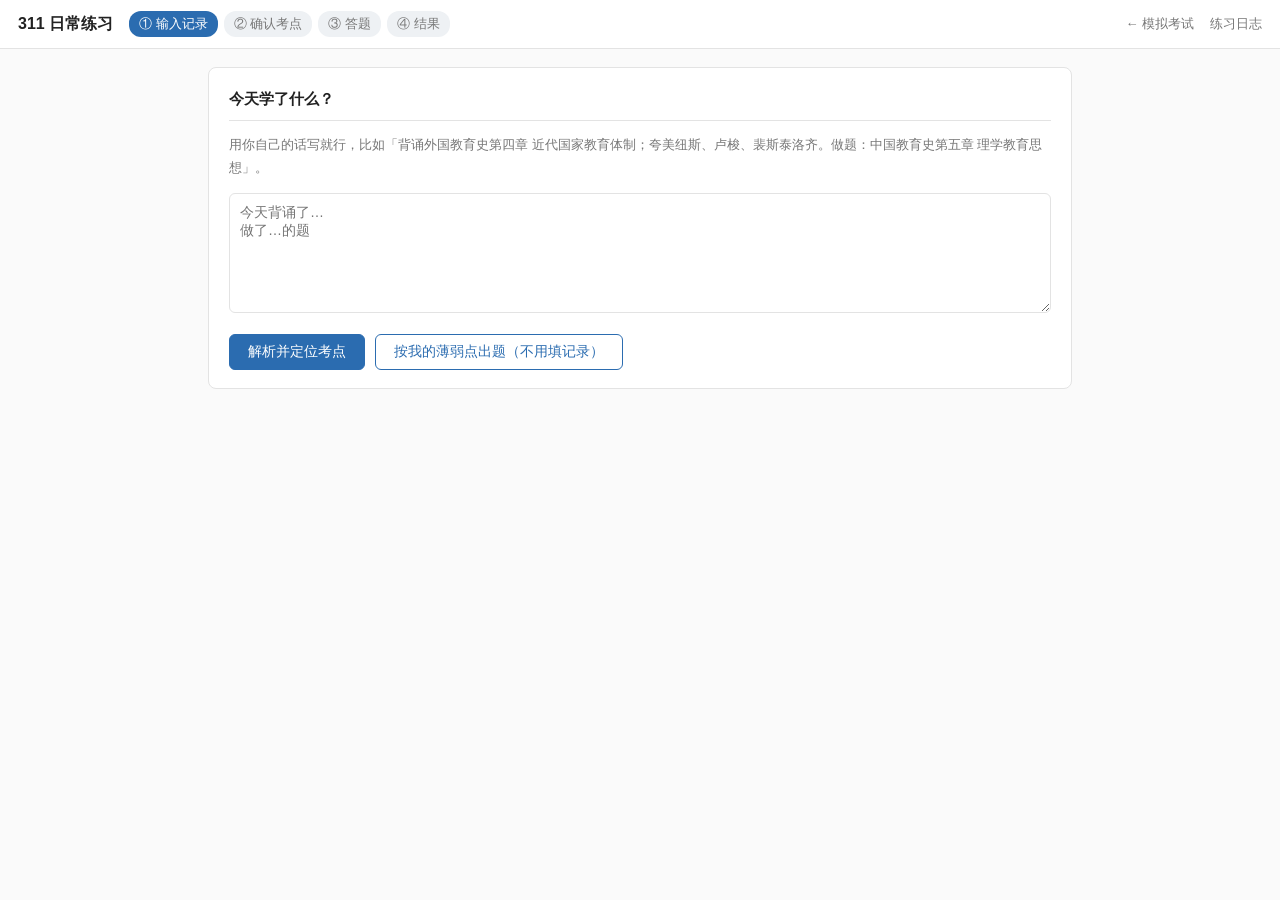
==== app/static/daily.html @ cfa52111 "initial commit: 311 备考系统" ====
<!DOCTYPE html>
<html lang="zh-CN">
<head>
<meta charset="UTF-8">
<meta name="viewport" content="width=device-width, initial-scale=1">
<title>311 日常练习</title>
<style>
  :root { --line:#e3e3e3; --ink:#222; --muted:#777; --accent:#2b6cb0; --ok:#2f855a; --bad:#c53030; --bg:#fafafa; }
  * { box-sizing:border-box; }
  body { margin:0; font-family:-apple-system,"Segoe UI","Microsoft YaHei",sans-serif;
         color:var(--ink); background:var(--bg); line-height:1.75; }
  header { position:sticky; top:0; z-index:9; background:#fff; border-bottom:1px solid var(--line);
           padding:10px 18px; display:flex; align-items:center; gap:16px; flex-wrap:wrap; }
  header h1 { font-size:16px; margin:0; font-weight:600; }
  .steps { display:flex; gap:6px; font-size:13px; }
  .steps span { padding:2px 10px; border-radius:12px; background:#eef1f4; color:var(--muted); }
  .steps span.on { background:var(--accent); color:#fff; }
  main { max-width:900px; margin:0 auto; padding:18px; }
  section { background:#fff; border:1px solid var(--line); border-radius:8px; padding:18px 20px; margin-bottom:16px; }
  section[hidden] { display:none; }
  h2 { font-size:15px; margin:0 0 12px; padding-bottom:8px; border-bottom:1px solid var(--line); }
  textarea { width:100%; min-height:120px; padding:10px; font-size:14px; font-family:inherit;
             border:1px solid var(--line); border-radius:6px; resize:vertical; }
  button { font-size:14px; padding:8px 18px; border-radius:6px; border:1px solid var(--accent);
           background:var(--accent); color:#fff; cursor:pointer; }
  button:disabled { opacity:.5; cursor:not-allowed; }
  button.ghost { background:#fff; color:var(--accent); }
  button.mini { font-size:12px; padding:4px 10px; }
  .row { display:flex; gap:10px; align-items:center; flex-wrap:wrap; margin-top:12px; }
  .muted { color:var(--muted); font-size:13px; }
  .tag { display:inline-block; font-size:12px; padding:1px 7px; border-radius:10px;
         background:#eef3f8; color:var(--accent); margin-left:6px; }
  .tag.ai { background:#fdf3e7; color:#b7791f; }
  .tag.real { background:#e8f5ec; color:var(--ok); }
  .q { padding:14px 0; border-bottom:1px dashed var(--line); }
  .q:last-child { border-bottom:none; }
  .stem { margin-bottom:8px; white-space:pre-wrap; }
  .no { display:inline-block; min-width:30px; font-weight:700; color:var(--accent); }
  label.opt { display:block; padding:5px 0 5px 30px; cursor:pointer; border-radius:4px; }
  label.opt:hover { background:#f2f6fa; }
  .pts { margin-top:10px; padding:10px 12px; background:#fbfbfb; border:1px dashed var(--line); border-radius:6px; }
  .pt { padding:3px 0; font-size:14px; }
  .pt .ev { color:var(--muted); font-size:12px; }
  .card { border:1px solid var(--line); border-radius:6px; padding:10px 12px; margin:8px 0; }
  .card h4 { margin:0 0 6px; font-size:14px; }
  .score { font-size:20px; font-weight:700; }
  .grade { background:#f7fafc; border:1px solid var(--line); border-radius:6px;
           padding:12px; margin-top:10px; white-space:pre-wrap; font-size:14px; }
  .per para, .per p { margin:6px 0; }
  .kp { font-size:13px; color:var(--muted); }
  .extra { background:#fffbea; border-left:3px solid #ecc94b; padding:6px 10px; margin:6px 0; font-size:13px; }
</style>
</head>
<body>
<header>
  <h1>311 日常练习</h1>
  <div class="steps">
    <span id="st1" class="on">① 输入记录</span>
    <span id="st2">② 确认考点</span>
    <span id="st3">③ 答题</span>
    <span id="st4">④ 结果</span>
  </div>
  <div style="flex:1"></div>
  <span class="muted" id="usage"></span>
  <a href="/" class="muted" style="text-decoration:none">← 模拟考试</a>
  <a href="/logs" class="muted" style="text-decoration:none">练习日志</a>
</header>

<main>
  <!-- 步骤 1 -->
  <section id="s1">
    <h2>今天学了什么？</h2>
    <p class="muted">用你自己的话写就行，比如「背诵外国教育史第四章 近代国家教育体制；夸美纽斯、卢梭、裴斯泰洛齐。做题：中国教育史第五章 理学教育思想」。</p>
    <textarea id="log" placeholder="今天背诵了…&#10;做了…的题"></textarea>
    <div class="row">
      <button id="btnParse" onclick="doParse()">解析并定位考点</button>
      <button class="ghost" onclick="doWeakPaper()">按我的薄弱点出题（不用填记录）</button>
      <span class="muted" id="msg1"></span>
    </div>
    <div id="focusBox"></div>
  </section>

  <!-- 步骤 2 -->
  <section id="s2" hidden>
    <h2>确认考点<span class="muted" style="font-weight:400;font-size:13px">（取消勾选不相关的，AI 偶尔会多识别）</span></h2>
    <div id="matches"></div>
    <div id="unmatchedBox"></div>
    <div class="row">
      <button onclick="doGenerate()" id="btnGen">按这些考点出题（20 客观 + 3 主观）</button>
      <button class="ghost" onclick="goStep(1)">返回修改记录</button>
      <span class="muted" id="msg2"></span>
    </div>
  </section>

  <!-- 步骤 3 -->
  <section id="s3" hidden>
    <h2>答题 <span class="muted" id="paperInfo" style="font-weight:400;font-size:13px"></span></h2>
    <div id="paper"></div>
    <div class="row">
      <button onclick="submitAll()" id="btnSubmit">提交并保存</button>
      <button class="ghost" onclick="doGenerate()">再练一组</button>
      <span class="muted" id="msg3"></span>
    </div>
  </section>

  <!-- 步骤 4 -->
  <section id="s4" hidden>
    <h2>结果</h2>
    <div id="result"></div>
    <div class="row">
      <button class="ghost" onclick="loadWeakness()">看薄弱点</button>
      <button class="ghost" onclick="location.reload()">回到开始</button>
    </div>
    <div id="weak"></div>
  </section>
</main>

<script>
let MATCHES = [], PAPER = null, SUBJECTIVE_IDS = [];

const $ = id => document.getElementById(id);

function goStep(n) {
  for (let i = 1; i <= 4; i++) {
    $('s' + i).hidden = (i !== n);
    $('st' + i).classList.toggle('on', i <= n && i === n);
  }
  window.scrollTo({top:0, behavior:'smooth'});
}

async function post(path, body) {
  const r = await fetch(path, {
    method:'POST', headers:{'Content-Type':'application/json'}, body: JSON.stringify(body)
  });
  return await r.json();
}

function showUsage(u, where) {
  if (!u) return;
  const est = (u.prompt_tokens||0)/1e6*1 + (u.completion_tokens||0)/1e6*4;
  $(where).textContent = `tokens ${u.prompt_tokens||0}/${u.completion_tokens||0} ≈ ${est.toFixed(4)} 元`;
}

// ---------- 按薄弱点出题（不需要输入学习记录）
async function doWeakPaper() {
  $('msg1').textContent = '按薄弱点组卷中…（真题优先，不足用 AI 补，可能 30-60 秒）';
  try {
    const r = await post('/api/daily/weak-paper', {});
    if (!r.ok) { $('msg1').textContent = r.error || '失败'; return; }
    PAPER = r.paper;
    renderPaper(r);
    showUsage(r.usage, 'usage');
    const f = r.focus || [];
    $('focusBox').innerHTML = f.length ? `
      <div class="card" style="background:#fffbea;border-left:3px solid #ecc94b">
        <h4>本次聚焦的薄弱考点（命中率最低的 ${f.length} 个）</h4>
        ${f.map(x => `<div class="kp">${Math.round(x.rate*100)}%（${x.hit}/${x.total}） ${x.path}</div>`).join('')}
      </div>` : '';
    $('msg1').textContent = '';
    goStep(3);
  } catch (e) {
    $('msg1').textContent = '出错: ' + e;
  }
}

// ---------- 步骤 1
async function doParse() {
  const text = $('log').value.trim();
  if (!text) { $('msg1').textContent = '请先写点什么'; return; }
  $('btnParse').disabled = true;
  $('msg1').textContent = 'AI 解析中…';
  try {
    const r = await post('/api/daily/parse', { text });
    if (!r.ok) { $('msg1').textContent = '失败: ' + r.error; return; }
    MATCHES = r.matches || [];
    renderMatches(r);
    showUsage(r.usage, 'usage');
    $('msg1').textContent = '';
    goStep(2);
  } catch (e) {
    $('msg1').textContent = '出错: ' + e;
  } finally {
    $('btnParse').disabled = false;
  }
}

function renderMatches(r) {
  $('matches').innerHTML = MATCHES.map((m, i) => `
    <label class="card" style="display:block;cursor:pointer">
      <input type="checkbox" class="mk" data-i="${i}" checked>
      <b>${m.name}</b>
      <span class="tag">置信 ${(m.confidence ?? 0).toFixed(2)}</span>
      <div class="kp">${m.path || ''}</div>
      <div class="kp">依据：${m.reason || ''}</div>
    </label>`).join('') || '<p class="muted">没有识别到考点，请改写记录。</p>';
  const um = r.unmatched || [];
  $('unmatchedBox').innerHTML = um.length
    ? `<p class="muted">未能定位的内容：${um.join('；')}</p>` : '';
}

// ---------- 步骤 2 → 3
async function doGenerate() {
  const ids = [...document.querySelectorAll('.mk:checked')].map(c => MATCHES[+c.dataset.i].id);
  if (!ids.length) { $('msg2').textContent = '至少勾选一个考点'; return; }
  $('btnGen').disabled = true;
  $('msg2').textContent = '出题中（真题优先，不足用 AI 补）… 可能要 30-60 秒';
  try {
    const r = await post('/api/daily/generate', { point_ids: ids });
    if (!r.ok) { $('msg2').textContent = '失败: ' + r.error; return; }
    PAPER = r.paper;
    renderPaper(r);
    showUsage(r.usage, 'usage');
    $('msg2').textContent = '';
    goStep(3);
  } catch (e) {
    $('msg2').textContent = '出错: ' + e;
  } finally {
    $('btnGen').disabled = false;
  }
}

function normSingle(q, srcTag) {
  const opts = typeof q.options === 'string' ? JSON.parse(q.options || '{}') : (q.options || {});
  return { id:q.id, stem:q.stem, options:opts, tag:srcTag,
           number:q.number || '', outline:q.outline_id };
}
function normSubj(q, srcTag) {
  return { id:q.id, qtype:q.qtype, stem:q.stem, tag:srcTag,
           full_score:(q.extra && JSON.parse(q.extra||'{}').full_score) || q.full_score || 15,
           points:q.points || [], outline:q.outline_id };
}

function renderPaper(r) {
  const real = r.paper.real, gen = r.paper.generated || {single:[],subjective:[]};
  const singles = [...(real.single||[]).map(q => normSingle(q,'真题')),
                   ...((gen.single)||[]).map(q => normSingle(q,'AI生成'))];
  const subs = [...(real.subjective||[]).map(q => normSubj(q,'真题')),
                ...((gen.subjective)||[]).map(q => normSubj(q,'AI生成'))];
  SUBJECTIVE_IDS = subs.map(s => s.id);

  $('paperInfo').textContent =
    `客观 ${singles.length} 道 ｜ 主观 ${subs.length} 道 ｜ 其中真题 ${r.real_count} 道，AI 生成 ${r.generated_count} 道`;

  const typeName = {analysis:'辨析', short:'简答', essay:'分析论述'};
  $('paper').innerHTML = `
    <h3 style="font-size:14px;margin:6px 0 10px">一、单项选择题</h3>
    ${singles.map((q,i) => `
      <div class="q">
        <div class="stem"><span class="no">${i+1}.</span>${q.stem}
          <span class="tag ${q.tag==='真题'?'real':'ai'}">${q.tag}</span></div>
        ${Object.entries(q.options).map(([k,v]) =>
          `<label class="opt"><input type="radio" name="sq${q.id}" value="${k}"><b>${k}.</b> ${v}</label>`).join('')}
      </div>`).join('') || '<p class="muted">（本次没有客观题）</p>'}

    <h3 style="font-size:14px;margin:22px 0 10px">二、主观题（在纸上作答）</h3>
    ${subs.map((q,i) => `
      <div class="q" id="sub-${q.id}">
        <div class="stem"><span class="no">${i+1}.</span>${q.stem}
          <span class="tag">${typeName[q.qtype]||q.qtype} · ${q.full_score}分</span>
          <span class="tag ${q.tag==='真题'?'real':'ai'}">${q.tag}</span></div>
        <div class="row" style="margin:6px 0">
          <button class="ghost mini" onclick="togglePts(${q.id}, this)">展开/收起采分点自评</button>
          <button class="ghost mini" onclick="aiGrade(${q.id})">AI 批改（用下方文本）</button>
          <button class="ghost mini" onclick="document.getElementById('file-${q.id}').click()">上传手写照片批改</button>
          <input type="file" id="file-${q.id}" accept="image/*" hidden onchange="onPick(${q.id}, this)">
        </div>
        <div class="pts" id="pts-${q.id}" hidden>
          <div class="muted" style="margin-bottom:6px">勾选你实际答到的采分点：</div>
          ${(q.points||[]).map(p => `
            <label class="pt"><input type="checkbox" data-q="${q.id}" value="${p.seq}">
              <b>${p.seq}.</b> ${p.claim}
              <span class="ev">｜${(p.evidence||'').slice(0,70)}</span></label>`).join('')}
        </div>
        <textarea id="ans-${q.id}" placeholder="（可选）把你的作答文本敲进来，或把照片交给 AI 批改。用 AI 批改时必须填这里。" style="min-height:70px;margin-top:8px"></textarea>
        <div class="grade" id="grade-${q.id}" hidden></div>
      </div>`).join('') || '<p class="muted">（本次没有主观题）</p>'}`;
}

function togglePts(id, btn) {
  const box = $('pts-' + id);
  box.hidden = !box.hidden;
  btn.textContent = box.hidden ? '展开/收起采分点自评' : '收起采分点';
}

// ---------- 手写照片：压缩后交多模态批改
function compressImage(file, maxW = 1600, quality = 0.85) {
  return new Promise((resolve, reject) => {
    const img = new Image();
    img.onload = () => {
      const scale = Math.min(1, maxW / img.width);
      const cv = document.createElement('canvas');
      cv.width = Math.round(img.width * scale);
      cv.height = Math.round(img.height * scale);
      cv.getContext('2d').drawImage(img, 0, 0, cv.width, cv.height);
      resolve(cv.toDataURL('image/jpeg', quality));
    };
    img.onerror = reject;
    img.src = URL.createObjectURL(file);
  });
}

async function onPick(qid, input) {
  const f = input.files && input.files[0];
  if (!f) return;
  const box = $('grade-' + qid);
  box.hidden = false;
  box.textContent = '压缩图片…';
  try {
    const dataUrl = await compressImage(f);
    box.textContent = `图片 ${Math.round(dataUrl.length/1024)} KB，AI 识别并批改中（约 15–30 秒）…`;
    await aiGrade(qid, dataUrl);
  } catch (e) {
    box.textContent = '图片处理失败: ' + e;
  } finally {
    input.value = '';
  }
}

// ---------- AI 批改单题（文本或图片）
async function aiGrade(qid, imageData) {
  const box = $('grade-' + qid);
  const text = ($('ans-' + qid).value || '').trim();
  if (!imageData && !text) {
    box.hidden = false;
    box.textContent = '请先把答案文本填入下面的框，或点「📷 上传手写照片批改」。';
    return;
  }
  box.hidden = false;
  box.textContent = imageData ? 'AI 识别并批改中（约 15–30 秒）…' : 'AI 批改中（思考模式，约 10–20 秒）…';
  try {
    const body = { question_id: qid };
    if (imageData) body.image = imageData; else body.student_text = text;
    const r = await post('/api/daily/grade', body);
    if (!r.ok) { box.textContent = '失败: ' + r.error; return; }
    const d = r.result;
    showUsage(r.usage, 'usage');
    box.innerHTML = `
      ${d.recognized ? `<details open><summary>我识别到的手写内容（如有误请指出）</summary>
        <div class="card">${d.recognized}${d.recognize_note ? `<div class="kp">识别存疑：${d.recognize_note}</div>` : ''}</div></details>` : ''}
      <div class="score">${d.score} / ${d.full_score}</div>
      <p><b>一句话总评：</b>${d.one_line || ''}</p>
      <p><b>命中采分点：</b>${(d.hit_seqs||[]).join('、') || '无'} ｜
         <b>漏掉：</b>${(d.miss_seqs||[]).join('、') || '无'} ｜
         <b>错因：</b>${d.cause || '—'}</p>
      ${(d.extra_credit||[]).map(x => `<div class="extra">言之有理加分项：${x.text}（建议 ${x.suggest_score} 分）</div>`).join('')}
      <details><summary>逐段批注</summary>
        ${(d.per_paragraph||[]).map(p => `<div class="card"><div>${p.text}</div>
           <div class="kp">${p.mark} ${p.comment||''}</div></div>`).join('')}
      </details>
      <details><summary>标准采分点</summary>
        ${(d.standard_points||[]).map(p => `<div class="kp">${p.seq}. ${p.claim}（${p.score}分）</div>`).join('')}
      </details>
      <details><summary>优化版作答</summary><div>${d.optimized||''}</div></details>`;
    (d.hit_seqs||[]).forEach(seq => {
      const cb = document.querySelector(`#pts-${qid} input[value="${seq}"]`);
      if (cb) cb.checked = true;
    });
    $('pts-' + qid).hidden = false;
  } catch (e) {
    box.textContent = '出错: ' + e;
  }
}

// ---------- 提交
async function submitAll() {
  const single = [];
  document.querySelectorAll('#paper input[type=radio]:checked').forEach(i => {
    single.push({ id: parseInt(i.name.slice(2)), answer: i.value });
  });
  const map = {};
  document.querySelectorAll('#paper .pt input:checked').forEach(i => {
    const q = parseInt(i.dataset.q);
    (map[q] = map[q] || []).push(parseInt(i.value));
  });
  const subjective = Object.entries(map).map(([id, hits]) => ({ id: parseInt(id), hits }));

  $('btnSubmit').disabled = true;
  $('msg3').textContent = '保存中…';
  try {
    const r = await post('/api/save', {
      single, subjective, date: new Date().toISOString().slice(0,10),
      mode: '日常练习',
      note: `考点 ${MATCHES.filter((_,i)=>document.querySelector('.mk[data-i="'+i+'"]')?.checked).length} 个`
    });
    if (!r.ok) { $('msg3').textContent = '失败'; return; }
    const s = r.saved;
    $('result').innerHTML = `
      <p class="score">客观题：${s.single_score} / ${s.single * 2} 分
        <span class="muted" style="font-size:13px;font-weight:400">（答对 ${s.single_right}/${s.single}）</span></p>
      <p class="muted">主观自评 ${s.subjective} 题 ｜ 记录采分点命中 ${s.point_hits} 个 ｜ 日期 ${r.date}</p>
      <p class="muted">主观题若已用 AI 批改，结果不入命中率统计（避免 AI 情绪分污染薄弱点）。</p>`;
    $('msg3').textContent = '';
    goStep(4);
  } catch (e) {
    $('msg3').textContent = '出错: ' + e;
  } finally {
    $('btnSubmit').disabled = false;
  }
}

async function loadWeakness() {
  const r = await fetch('/api/weakness');
  const j = await r.json();
  const box = $('weak');
  if (!j.items || !j.items.length) {
    box.innerHTML = '<p class="muted">还没有数据——先做一组练习并提交。</p>';
  } else {
    const s = j.summary || {};
    box.innerHTML = `<h3 style="font-size:14px;margin:16px 0 8px">薄弱考点（命中率升序）</h3>
      <p class="muted">共 ${s.nodes||0} 个考点有数据，命中率低于 60% 的 ${s.weak_nodes||0} 个</p>
      <table style="width:100%;border-collapse:collapse;font-size:13px">
      <tr><th style="text-align:left">考点</th><th>命中/总</th><th>命中率</th></tr>
      ${j.items.map(i => `<tr><td style="border-bottom:1px solid #eee;padding:4px 6px" title="${i.path}">${i.name}</td>
        <td style="text-align:center">${i.hit_n}/${i.total_n}</td>
        <td style="text-align:center;${i.rate<0.6?'color:#c53030;font-weight:700':''}">${(i.rate*100).toFixed(0)}%</td></tr>`).join('')}
      </table>`;
  }
  box.style.display = 'block';
  box.scrollIntoView({ behavior: 'smooth', block: 'start' });
}
</script>
</body>
</html>
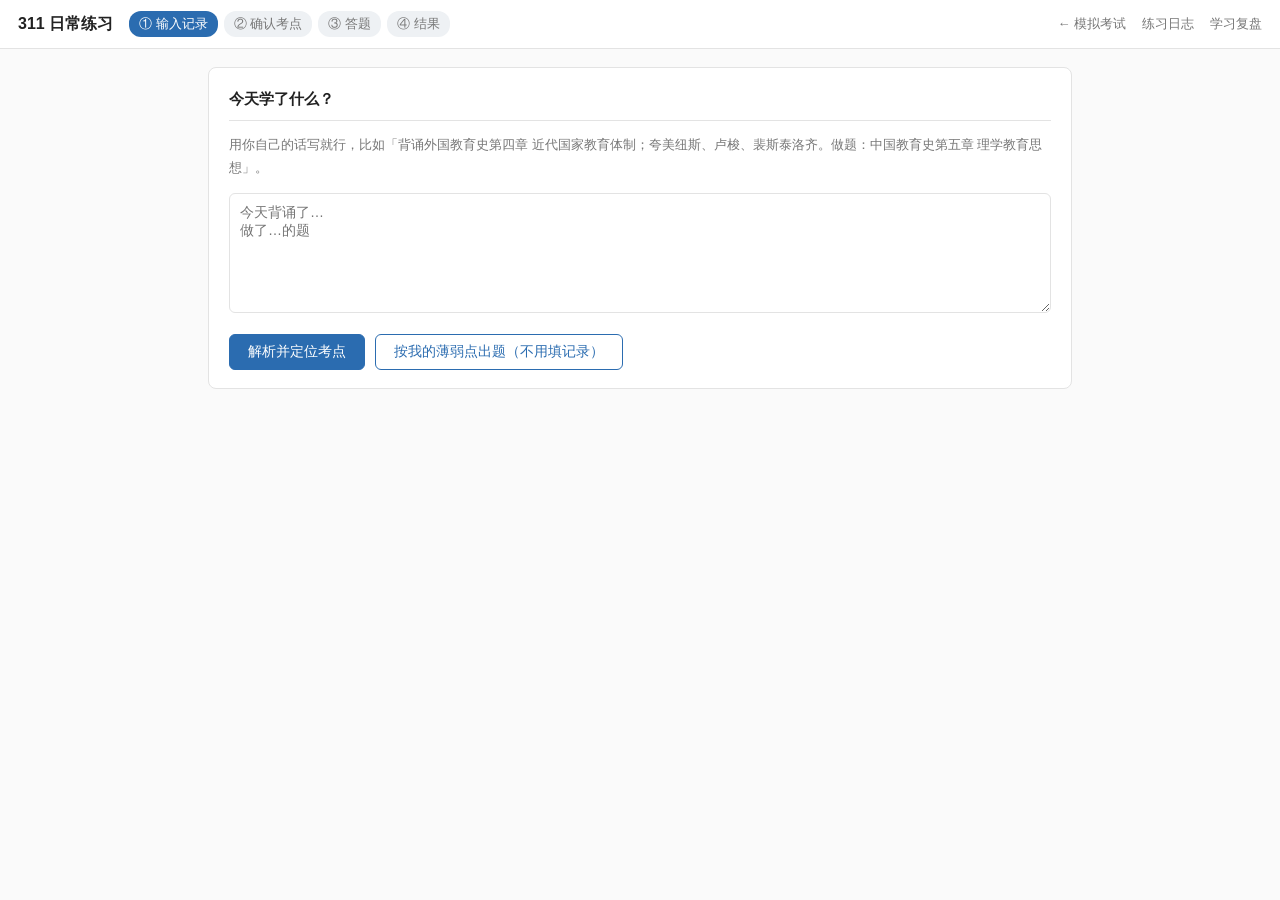
==== commit 26cb65d6: "feat: 随包提供题库数据，clone 即能用（不再只有骨架） 此前仓库只有代码与大纲骨架，clone 下来没有任何题目、不具备使用价值。本次把真实题库随包提供，并同步主项目这一轮的改进。  数据（" ====
--- a/app/static/daily.html
+++ b/app/static/daily.html
@@ -49,6 +49,13 @@
   .per para, .per p { margin:6px 0; }
   .kp { font-size:13px; color:var(--muted); }
   .extra { background:#fffbea; border-left:3px solid #ecc94b; padding:6px 10px; margin:6px 0; font-size:13px; }
+  /* 客观题答案 + 解析（默认隐藏，提交/点按钮后才显示） */
+  details.qans { margin-top:8px; }
+  details.qans[hidden] { display:none; }
+  details.qans summary { cursor:pointer; font-size:13px; color:var(--accent); }
+  details.qans .explain { margin-top:6px; padding:10px 12px; background:#f7fafc;
+    border-left:3px solid var(--accent); border-radius:4px; font-size:13.5px;
+    white-space:pre-wrap; line-height:1.75; }
 </style>
 </head>
 <body>
@@ -64,6 +71,7 @@
   <span class="muted" id="usage"></span>
   <a href="/" class="muted" style="text-decoration:none">← 模拟考试</a>
   <a href="/logs" class="muted" style="text-decoration:none">练习日志</a>
+  <a href="/reports" class="muted" style="text-decoration:none">学习复盘</a>
 </header>
 
 <main>
@@ -98,6 +106,7 @@
     <div id="paper"></div>
     <div class="row">
       <button onclick="submitAll()" id="btnSubmit">提交并保存</button>
+      <button class="ghost" onclick="toggleDailyAnswers()" id="btnDailyAnswers">显示答案解析</button>
       <button class="ghost" onclick="doGenerate()">再练一组</button>
       <span class="muted" id="msg3"></span>
     </div>
@@ -116,7 +125,7 @@
 </main>
 
 <script>
-let MATCHES = [], PAPER = null, SUBJECTIVE_IDS = [];
+let MATCHES = [], PAPER = null, SUBJECTIVE_IDS = [], SESSION_ID = null;
 
 const $ = id => document.getElementById(id);
 
@@ -230,6 +239,26 @@
            points:q.points || [], outline:q.outline_id };
 }
 
+// 客观题答案 + 解析：默认隐藏，提交/点按钮后才显示（数据在 questions.extra.explain）
+function dailyExplain(q) {
+  try { return (JSON.parse(q.extra || '{}').explain) || ''; } catch (e) { return ''; }
+}
+function dailyAnswerHtml(q) {
+  const ex = dailyExplain(q);
+  if (!ex) return '';
+  return `<details class="qans" hidden>
+      <summary>正确答案 <b>${q.answer || '—'}</b> ｜ 看解析</summary>
+      <div class="explain"><b>答案：${q.answer || '—'}</b>${ex.replace(/</g,'&lt;')}</div>
+    </details>`;
+}
+function toggleDailyAnswers() {
+  const all = [...document.querySelectorAll('#paper details.qans')];
+  const show = all.some(d => d.hidden);
+  all.forEach(d => { d.hidden = !show; d.open = show; });
+  const btn = document.getElementById('btnDailyAnswers');
+  if (btn) btn.textContent = show ? '收起答案解析' : '显示答案解析';
+}
+
 function renderPaper(r) {
   const real = r.paper.real, gen = r.paper.generated || {single:[],subjective:[]};
   const singles = [...(real.single||[]).map(q => normSingle(q,'真题')),
@@ -250,6 +279,7 @@
           <span class="tag ${q.tag==='真题'?'real':'ai'}">${q.tag}</span></div>
         ${Object.entries(q.options).map(([k,v]) =>
           `<label class="opt"><input type="radio" name="sq${q.id}" value="${k}"><b>${k}.</b> ${v}</label>`).join('')}
+        ${dailyAnswerHtml(q)}
       </div>`).join('') || '<p class="muted">（本次没有客观题）</p>'}
 
     <h3 style="font-size:14px;margin:22px 0 10px">二、主观题（在纸上作答）</h3>
@@ -273,7 +303,19 @@
         </div>
         <textarea id="ans-${q.id}" placeholder="（可选）把你的作答文本敲进来，或把照片交给 AI 批改。用 AI 批改时必须填这里。" style="min-height:70px;margin-top:8px"></textarea>
         <div class="grade" id="grade-${q.id}" hidden></div>
+        ${dailySubjAnswerHtml(q)}
       </div>`).join('') || '<p class="muted">（本次没有主观题）</p>'}`;
+}
+
+// 主观题参考答案（同样默认隐藏）
+function dailySubjAnswerHtml(q) {
+  let txt = '';
+  try { txt = (JSON.parse(q.extra || '{}').answer_text) || ''; } catch (e) { txt = ''; }
+  if (!txt) return '';
+  return `<details class="qans" hidden>
+      <summary>参考答案（做完再对照）</summary>
+      <div class="explain">${txt.replace(/</g,'&lt;')}</div>
+    </details>`;
 }
 
 function togglePts(id, btn) {
@@ -388,13 +430,39 @@
       <p class="score">客观题：${s.single_score} / ${s.single * 2} 分
         <span class="muted" style="font-size:13px;font-weight:400">（答对 ${s.single_right}/${s.single}）</span></p>
       <p class="muted">主观自评 ${s.subjective} 题 ｜ 记录采分点命中 ${s.point_hits} 个 ｜ 日期 ${r.date}</p>
-      <p class="muted">主观题若已用 AI 批改，结果不入命中率统计（避免 AI 情绪分污染薄弱点）。</p>`;
+      <p class="muted">主观题若已用 AI 批改，结果不入命中率统计（避免 AI 情绪分污染薄弱点）。</p>
+      <div class="row">
+        <button onclick="genReview()" id="btnReview">生成 AI 学习复盘</button>
+        <span class="muted" id="msgReview">让 AI 基于本次作答 + 历史记录出一份报告</span>
+      </div>`;
+    SESSION_ID = s.session_id || null;
     $('msg3').textContent = '';
     goStep(4);
+    // 提交后自动放出客观题解析与主观题参考答案
+    document.querySelectorAll('#paper details.qans').forEach(d => { d.hidden = false; });
   } catch (e) {
     $('msg3').textContent = '出错: ' + e;
   } finally {
     $('btnSubmit').disabled = false;
+  }
+}
+
+async function genReview() {
+  if (!SESSION_ID) {
+    $('msgReview').textContent = '这次没有拿到练习记录 id（保存时可能出错了），去「学习复盘」页手动生成。';
+    return;
+  }
+  $('btnReview').disabled = true;
+  $('msgReview').textContent = 'AI 分析中…（约 10–20 秒）';
+  try {
+    const r = await post('/api/review/generate', { session_id: SESSION_ID });
+    if (!r.ok) { $('msgReview').textContent = '失败: ' + r.error; return; }
+    showUsage(r.usage, 'usage');
+    $('msgReview').innerHTML = '报告已生成 → <a href="/reports">去「学习复盘」看</a>';
+  } catch (e) {
+    $('msgReview').textContent = '出错: ' + e;
+  } finally {
+    $('btnReview').disabled = false;
   }
 }
 
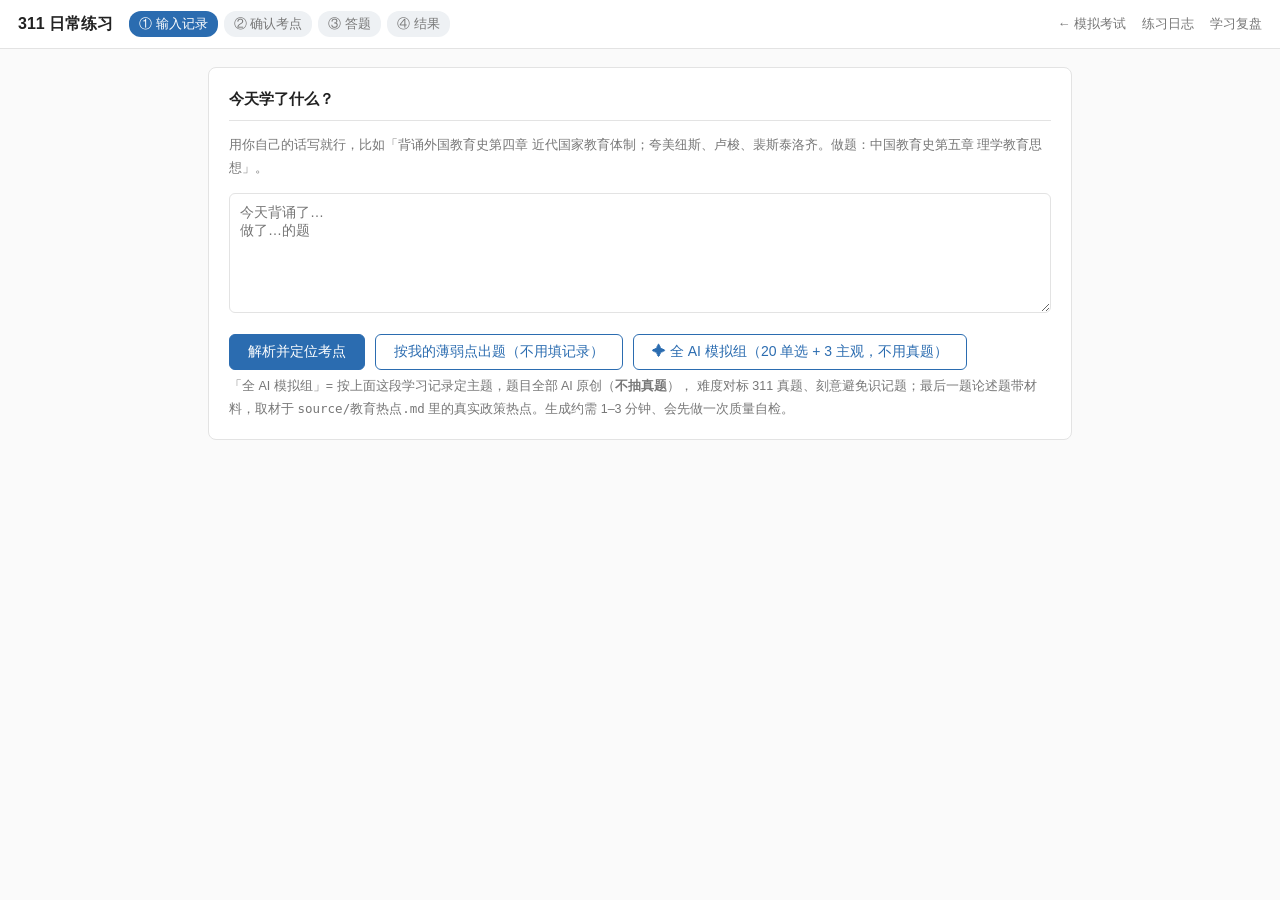
==== commit b1544505: "feat: 日常练习新增「全 AI 模拟组」——全 AI 原创题 + 真实教育热点材料论述题 按 311 配比一次生成 20 单选 + 辨析/简答/论述各 1，主题由当天学习记录决定： - 全部 AI" ====
--- a/app/static/daily.html
+++ b/app/static/daily.html
@@ -83,8 +83,17 @@
     <div class="row">
       <button id="btnParse" onclick="doParse()">解析并定位考点</button>
       <button class="ghost" onclick="doWeakPaper()">按我的薄弱点出题（不用填记录）</button>
+      <button class="ghost" onclick="doAiSet()" id="btnAiSet"
+        title="全部由 AI 原创、刻意不用真题；最后一题论述题会带一段真实教育政策材料">
+        ✦ 全 AI 模拟组（20 单选 + 3 主观，不用真题）</button>
       <span class="muted" id="msg1"></span>
     </div>
+    <p class="muted" style="margin:6px 0 0;font-size:12.5px">
+      「全 AI 模拟组」= 按上面这段学习记录定主题，题目全部 AI 原创（<b>不抽真题</b>），
+      难度对标 311 真题、刻意避免识记题；最后一题论述题带材料，取材于
+      <code>source/教育热点.md</code> 里的真实政策热点。生成约需 1–3 分钟、会先做一次质量自检。
+    </p>
+    <div id="aiSetReport"></div>
     <div id="focusBox"></div>
   </section>
 
@@ -148,6 +157,67 @@
   if (!u) return;
   const est = (u.prompt_tokens||0)/1e6*1 + (u.completion_tokens||0)/1e6*4;
   $(where).textContent = `tokens ${u.prompt_tokens||0}/${u.completion_tokens||0} ≈ ${est.toFixed(4)} 元`;
+}
+
+// ---------- 全 AI 模拟组（刻意不用真题；论述题取材真实政策热点）
+async function doAiSet() {
+  const text = $('log').value.trim();
+  if (!text) { $('msg1').textContent = '先在上面写今天学了什么（这决定本组题的主题）'; return; }
+  $('btnAiSet').disabled = true;
+  $('aiSetReport').innerHTML = '';
+  $('msg1').textContent = '生成中：先定位考点 → 出 20 单选 + 3 主观 → 质量自检（约 1–3 分钟，请勿关页面）…';
+  try {
+    const r = await post('/api/daily/ai-set', { user_text: text });
+    if (!r.ok) { $('msg1').textContent = '失败：' + (r.error || '未知'); return; }
+    PAPER = r.paper;
+    renderPaper(r);
+    showUsage(r.usage, 'usage');
+    $('focusBox').innerHTML = `
+      <div class="card" style="background:#f3f7fb;border-left:3px solid var(--accent)">
+        <h4>本组主题（由你的学习记录定位）</h4>
+        ${(r.focus || []).map(f => `<div class="kp">${f.path}</div>`).join('')}
+      </div>`;
+    renderAiReport(r.report);
+    $('msg1').textContent = '';
+    goStep(3);
+  } catch (e) {
+    $('msg1').textContent = '出错：' + e;
+  } finally {
+    $('btnAiSet').disabled = false;
+  }
+}
+
+function renderAiReport(rep) {
+  if (!rep) return;
+  const okAll = rep.final_ok;
+  const cls = okAll ? 'var(--ok)' : '#b7791f';
+  const issueRows = (rep.program_issues || []).map(i =>
+    `<li>[${i.type}] ${i.target}：${i.detail}</li>`).join('');
+  const rounds = (rep.retry_history || []).map(h =>
+    `<li>第 ${h.attempt} 轮：AI 判定 pass=${h.ai_pass}、需重出=${h.ai_must_retry}，共 ${h.issue_n} 个问题
+      ${h.issues && h.issues.length ? '<div class="kp">' + h.issues.join('<br>') + '</div>' : ''}</li>`).join('');
+  $('aiSetReport').innerHTML = `
+    <div class="card" style="border-left:3px solid ${cls};margin-top:12px">
+      <h4>成组质量自检
+        <span class="tag" style="background:${okAll ? '#e8f5ec' : '#fdf3e7'};color:${cls}">
+          ${okAll ? '通过' : '仍有待改进项'}</span>
+        <span class="tag">重出 ${rep.attempts || 1} 轮</span>
+      </h4>
+      <div class="kp">
+        单选 ${rep.single_n} 道（答案分布 ${Object.entries(rep.answer_dist || {}).map(([k, v]) => k + ':' + v).join(' ')}
+        ｜最高占比 ${Math.round((rep.answer_top_share || 0) * 100)}%）
+        <br>认知层次：${Object.entries(rep.cognitive || {}).map(([k, v]) => k + ' ' + v).join(' · ')}
+        <br>主观题采分点：${(rep.points_per_subjective || []).join(' / ')} 个
+        ｜论述题带材料：${rep.essay_has_material ? '是' : '否'}
+        <br>论述题取材：${(rep.topics_used || []).map(t => t.title).join('；') || '（热点清单为空）'}
+      </div>
+      ${issueRows ? `<details><summary>程序层发现的问题（${(rep.program_issues || []).length} 项）</summary><ul>${issueRows}</ul></details>` : ''}
+      ${rounds ? `<details><summary>生成与重出记录</summary><ul>${rounds}</ul></details>` : ''}
+      ${rep.ai_check && rep.ai_check.comment ? `<div class="kp">AI 审核意见：${rep.ai_check.comment}</div>` : ''}
+      <div class="muted" style="font-size:12px;margin-top:6px">
+        这套题全部是 AI 原创、不是真题；难度与风格按 311 真题对标，但仍建议你自己判断质量。
+      </div>
+    </div>`;
 }
 
 // ---------- 按薄弱点出题（不需要输入学习记录）
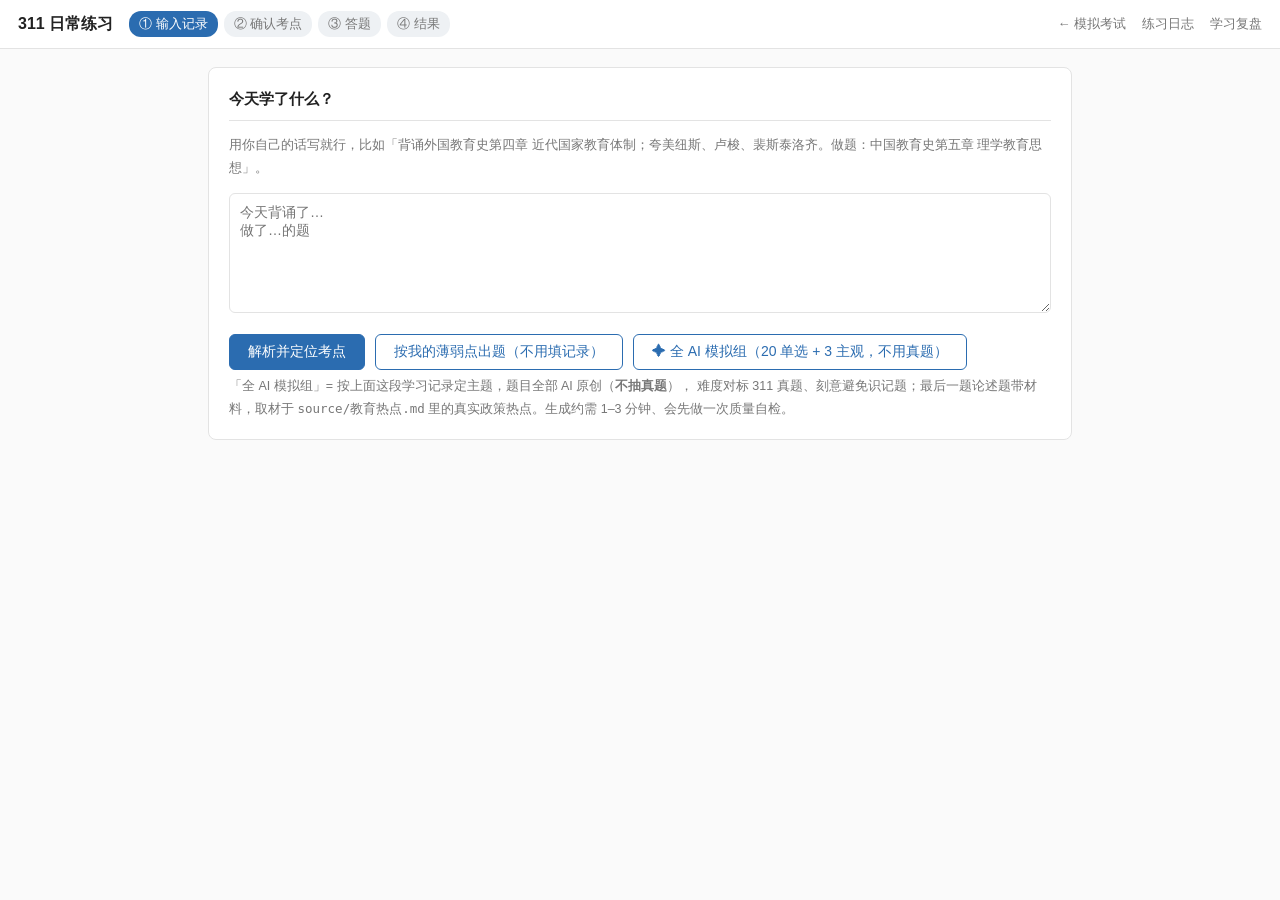
==== commit 89a8d83a: "feat: 练习日志按天分组 + 题目级明细（含与学习复盘的联动） - /logs 改为**按天分组**：展开某一天可看到当天做过的每一道题——题干、我的作答、   批改情况（客观题对错与正确答案 +" ====
--- a/app/static/daily.html
+++ b/app/static/daily.html
@@ -56,6 +56,11 @@
   details.qans .explain { margin-top:6px; padding:10px 12px; background:#f7fafc;
     border-left:3px solid var(--accent); border-radius:4px; font-size:13.5px;
     white-space:pre-wrap; line-height:1.75; }
+  /* 辨析题的「判断正误」独立维度展示 */
+  .judge { margin:6px 0; padding:8px 12px; border-radius:4px; font-size:13.5px;
+           border-left:3px solid var(--muted); background:#fafafa; }
+  .judge.ok { border-left-color:#2f855a; background:#f0f9f3; }
+  .judge.bad { border-left-color:var(--bad); background:#fdf0f0; }
 </style>
 </head>
 <body>
@@ -134,7 +139,7 @@
 </main>
 
 <script>
-let MATCHES = [], PAPER = null, SUBJECTIVE_IDS = [], SESSION_ID = null;
+let MATCHES = [], PAPER = null, SUBJECTIVE_IDS = [], SESSION_ID = null, GRADES = {};
 
 const $ = id => document.getElementById(id);
 
@@ -168,7 +173,20 @@
   $('msg1').textContent = '生成中：先定位考点 → 出 20 单选 + 3 主观 → 质量自检（约 1–3 分钟，请勿关页面）…';
   try {
     const r = await post('/api/daily/ai-set', { user_text: text });
-    if (!r.ok) { $('msg1').textContent = '失败：' + (r.error || '未知'); return; }
+    if (!r.ok) {
+      // 把失败原因完整显示出来（含服务端回显的文本长度），方便你截图反馈
+      $('msg1').innerHTML = '';
+      $('aiSetReport').innerHTML = `
+        <div class="card" style="border-left:3px solid var(--bad);margin-top:12px">
+          <h4 style="color:var(--bad)">生成失败</h4>
+          <div>${(r.error || '未知错误')}</div>
+          ${r.received_text_len !== undefined
+            ? `<div class="kp">服务端收到的学习记录长度：${r.received_text_len} 字</div>` : ''}
+          ${r.matched_ids ? `<div class="kp">定位到的考点 id：${r.matched_ids.join(', ')}</div>` : ''}
+          ${r.hint ? `<div class="kp">${r.hint}</div>` : ''}
+        </div>`;
+      return;
+    }
     PAPER = r.paper;
     renderPaper(r);
     showUsage(r.usage, 'usage');
@@ -445,11 +463,21 @@
     const r = await post('/api/daily/grade', body);
     if (!r.ok) { box.textContent = '失败: ' + r.error; return; }
     const d = r.result;
+    GRADES[qid] = d;   // 留到提交时一起入库，练习日志才能回看这次批改
     showUsage(r.usage, 'usage');
     box.innerHTML = `
       ${d.recognized ? `<details open><summary>我识别到的手写内容（如有误请指出）</summary>
         <div class="card">${d.recognized}${d.recognize_note ? `<div class="kp">识别存疑：${d.recognize_note}</div>` : ''}</div></details>` : ''}
       <div class="score">${d.score} / ${d.full_score}</div>
+      ${d.judgment ? `
+        <div class="judge ${d.judgment.matched ? 'ok' : 'bad'}">
+          <b>① 判断正误（3 分，独立维度）</b>：
+          你判「${d.judgment.student || '（未作判断）'}」／正确应为「${d.judgment.correct || '?'}」
+          → <b>${d.judgment.matched ? '判断正确' : '判断错误或未判断'}</b>
+          ${d.judgment.note ? `<div class="kp">${d.judgment.note}</div>` : ''}
+        </div>` : ''}
+      ${r.score_cap_note ? `<div class="judge bad"><b>已按官方规则封顶</b>：${r.score_cap_note}
+        <div class="kp">辨析题必须先给出明确判断；判断错或没判断，理由写得再好也不超过 3 分。</div></div>` : ''}
       <p><b>一句话总评：</b>${d.one_line || ''}</p>
       <p><b>命中采分点：</b>${(d.hit_seqs||[]).join('、') || '无'} ｜
          <b>漏掉：</b>${(d.miss_seqs||[]).join('、') || '无'} ｜
@@ -484,7 +512,23 @@
     const q = parseInt(i.dataset.q);
     (map[q] = map[q] || []).push(parseInt(i.value));
   });
-  const subjective = Object.entries(map).map(([id, hits]) => ({ id: parseInt(id), hits }));
+  // 作答原文与 AI 批改结果一起提交（练习日志要展开显示"我写了什么、批得怎么样"）。
+  // 没勾采分点但写了原文/批过的题也算"做过的题"，否则它在日志里不会出现。
+  document.querySelectorAll('#paper textarea[id^="ans-"]').forEach(ta => {
+    const q = parseInt(ta.id.slice(4));
+    const v = (ta.value || '').trim();
+    if (v) { map[q] = map[q] || []; map[q].answer_text = v; }
+  });
+  Object.keys(GRADES).forEach(k => {
+    const q = parseInt(k);
+    if (GRADES[k]) { map[q] = map[q] || []; map[q].grade = GRADES[k]; }
+  });
+  const subjective = Object.entries(map).map(([id, v]) => ({
+    id: parseInt(id),
+    hits: Array.isArray(v) ? v : [],
+    answer_text: (v && v.answer_text) || null,
+    grade: (v && v.grade) || null,
+  }));
 
   $('btnSubmit').disabled = true;
   $('msg3').textContent = '保存中…';
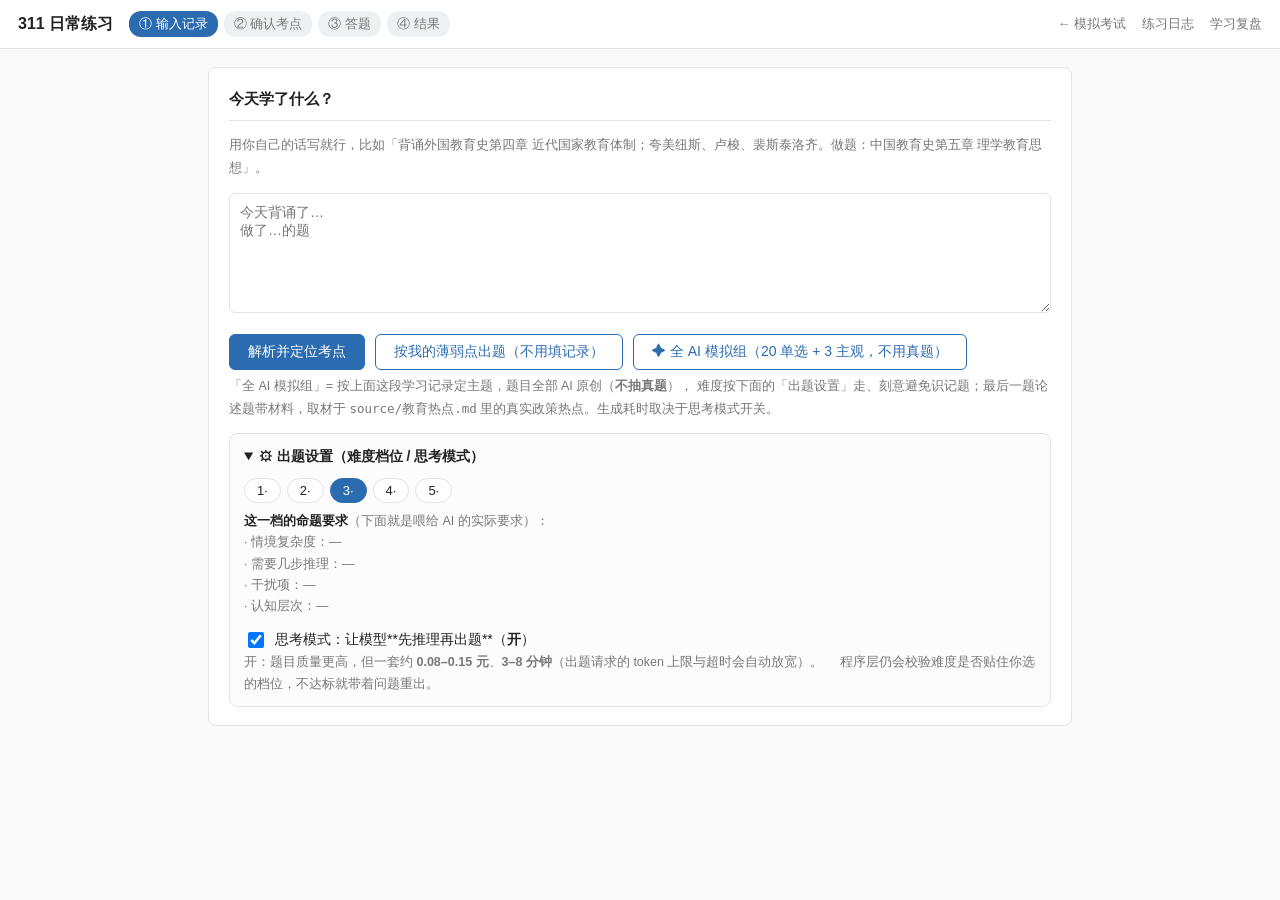
==== commit e5fd1610: "feat: AI 出题难度档 + 思考模式；并把「库定位」抽成两边共用的 dbpath 本次同步合并了两条线的改动。  【一】主项目新增：AI 出题难度档 + 思考模式（目标是高质量题目）  - 五档" ====
--- a/app/static/daily.html
+++ b/app/static/daily.html
@@ -61,6 +61,20 @@
            border-left:3px solid var(--muted); background:#fafafa; }
   .judge.ok { border-left-color:#2f855a; background:#f0f9f3; }
   .judge.bad { border-left-color:var(--bad); background:#fdf0f0; }
+
+  /* ===== 出题设置（难度档位 + 思考模式）===== */
+  .genset { border:1px solid var(--line); border-radius:8px; padding:10px 14px; margin-top:12px;
+            background:#fcfcfd; }
+  .genset > summary { cursor:pointer; font-size:14px; font-weight:600; }
+  .diff-steps { display:flex; gap:6px; flex-wrap:wrap; margin:10px 0 8px; }
+  .diff-steps button { font-size:13px; padding:4px 12px; border-radius:14px; background:#fff;
+                       color:var(--ink); border:1px solid var(--line); }
+  .diff-steps button.on { background:var(--accent); color:#fff; border-color:var(--accent); }
+  .diff-desc { font-size:12.5px; color:var(--muted); line-height:1.7; }
+  .diff-desc b { color:var(--ink); }
+  .think-toggle { display:flex; align-items:center; gap:8px; margin-top:10px; font-size:14px; }
+  .think-toggle input { width:16px; height:16px; }
+  .tag.diff { background:#eef3f8; color:var(--accent); }
 </style>
 </head>
 <body>
@@ -95,9 +109,13 @@
     </div>
     <p class="muted" style="margin:6px 0 0;font-size:12.5px">
       「全 AI 模拟组」= 按上面这段学习记录定主题，题目全部 AI 原创（<b>不抽真题</b>），
-      难度对标 311 真题、刻意避免识记题；最后一题论述题带材料，取材于
-      <code>source/教育热点.md</code> 里的真实政策热点。生成约需 1–3 分钟、会先做一次质量自检。
+      难度按下面的「出题设置」走、刻意避免识记题；最后一题论述题带材料，取材于
+      <code>source/教育热点.md</code> 里的真实政策热点。生成耗时取决于思考模式开关。
     </p>
+    <details class="genset" open>
+      <summary>⚙ 出题设置（难度档位 / 思考模式）</summary>
+      <div class="genset-body"></div>
+    </details>
     <div id="aiSetReport"></div>
     <div id="focusBox"></div>
   </section>
@@ -107,6 +125,10 @@
     <h2>确认考点<span class="muted" style="font-weight:400;font-size:13px">（取消勾选不相关的，AI 偶尔会多识别）</span></h2>
     <div id="matches"></div>
     <div id="unmatchedBox"></div>
+    <details class="genset">
+      <summary>⚙ 出题设置<span class="muted" id="genSetBrief"></span></summary>
+      <div class="genset-body"></div>
+    </details>
     <div class="row">
       <button onclick="doGenerate()" id="btnGen">按这些考点出题（20 客观 + 3 主观）</button>
       <button class="ghost" onclick="goStep(1)">返回修改记录</button>
@@ -142,6 +164,90 @@
 let MATCHES = [], PAPER = null, SUBJECTIVE_IDS = [], SESSION_ID = null, GRADES = {};
 
 const $ = id => document.getElementById(id);
+const esc = s => (s === null || s === undefined ? '' : String(s))
+  .replace(/&/g, '&amp;').replace(/</g, '&lt;').replace(/>/g, '&gt;').replace(/"/g, '&quot;');
+
+// ===== 出题设置（难度档位 + 思考模式）=====
+// 档位说明从 /api/daily/gen-options 取 —— 与提示词**同源**（ai.DIFFICULTY_LEVELS）。
+// 不在页面上另写一份：写两份迟早会和真正喂给 AI 的提示词对不上，那时页面上的说明就是假的。
+const GEN_KEY = 'qa_gen_settings';
+let GEN_OPTS = null;
+let GEN = { difficulty: 3, thinking: true };
+
+function loadGenSettings() {
+  try {
+    const s = JSON.parse(localStorage.getItem(GEN_KEY) || 'null');
+    if (s && typeof s === 'object') {
+      GEN = { difficulty: parseInt(s.difficulty) || 3, thinking: s.thinking !== false };
+    }
+  } catch (e) { /* 坏数据就用默认 */ }
+}
+function saveGenSettings() {
+  try { localStorage.setItem(GEN_KEY, JSON.stringify(GEN)); } catch (e) {}
+}
+// 模拟考试页（/）读的是同一个 localStorage 键，所以那里的 AI 补题也跟着这个设置走
+function thinkLabel() { return GEN.thinking ? '思考开' : '思考关'; }
+
+function renderGenSettings() {
+  const levels = (GEN_OPTS && GEN_OPTS.levels) || {};
+  const lv = levels[String(GEN.difficulty)] || {};
+  const html = `
+    <div class="diff-steps">
+      ${[1, 2, 3, 4, 5].map(n => {
+        const L = levels[String(n)] || {};
+        const on = n === GEN.difficulty;
+        return `<button type="button" class="diff-btn ${on ? 'on' : ''}" data-diff="${n}"
+                  title="${esc(L.note || '')}">${n}· ${esc(L.name || '')}</button>`;
+      }).join('')}
+    </div>
+    <div class="diff-desc">
+      <b>这一档的命题要求</b>（下面就是喂给 AI 的实际要求）：
+      <div>· 情境复杂度：${esc(lv.scene || '—')}</div>
+      <div>· 需要几步推理：${esc(lv.steps || '—')}</div>
+      <div>· 干扰项：${esc(lv.distractor || '—')}</div>
+      <div>· 认知层次：${esc(lv.recall || '—')}</div>
+    </div>
+    <label class="think-toggle">
+      <input type="checkbox" class="think-toggle-input" ${GEN.thinking ? 'checked' : ''}>
+      <span>思考模式：让模型**先推理再出题**${GEN.thinking ? '（<b>开</b>）' : '（<b>关</b>）'}</span>
+    </label>
+    <div class="muted" style="font-size:12.5px">
+      ${GEN.thinking
+        ? '开：题目质量更高，但一套约 <b>0.08–0.15 元</b>、<b>3–8 分钟</b>（出题请求的 token 上限与超时会自动放宽）。'
+        : '关：快而便宜（约 <b>0.04 元</b>、<b>1–3 分钟</b>），题目质量略低。随时可以再打开。'}
+      　程序层仍会校验难度是否贴住你选的档位，不达标就带着问题重出。
+    </div>`;
+  document.querySelectorAll('.genset-body').forEach(el => { el.innerHTML = html; });
+  document.querySelectorAll('.diff-btn').forEach(b => b.addEventListener('click', () => {
+    GEN.difficulty = parseInt(b.dataset.diff) || 3;
+    saveGenSettings();
+    renderGenSettings();
+  }));
+  document.querySelectorAll('.think-toggle-input').forEach(c => c.addEventListener('change', () => {
+    GEN.thinking = c.checked;
+    saveGenSettings();
+    renderGenSettings();
+  }));
+  const brief = $('genSetBrief');
+  if (brief) brief.textContent = `（难度 ${GEN.difficulty} · ${thinkLabel()}）`;
+  const btn = $('btnAiSet');
+  if (btn) btn.title = `难度档 ${GEN.difficulty} · ${thinkLabel()} · 全部 AI 原创、不含真题`;
+}
+
+async function bootGenSettings() {
+  loadGenSettings();
+  try {
+    const r = await (await fetch('/api/daily/gen-options')).json();
+    if (r && r.ok) {
+      GEN_OPTS = r;
+      if (!localStorage.getItem(GEN_KEY)) {
+        GEN.difficulty = r.default_difficulty || 3;
+        GEN.thinking = r.default_thinking !== false;
+      }
+    }
+  } catch (e) { /* 取不到就只用本地值，不影响出题 */ }
+  renderGenSettings();
+}
 
 function goStep(n) {
   for (let i = 1; i <= 4; i++) {
@@ -170,9 +276,11 @@
   if (!text) { $('msg1').textContent = '先在上面写今天学了什么（这决定本组题的主题）'; return; }
   $('btnAiSet').disabled = true;
   $('aiSetReport').innerHTML = '';
-  $('msg1').textContent = '生成中：先定位考点 → 出 20 单选 + 3 主观 → 质量自检（约 1–3 分钟，请勿关页面）…';
-  try {
-    const r = await post('/api/daily/ai-set', { user_text: text });
+  $('msg1').textContent = `生成中：先定位考点 → 出 20 单选 + 3 主观 → 质量自检`
+    + `（难度档 ${GEN.difficulty} · ${thinkLabel()}，约 ${GEN.thinking ? '3–8' : '1–3'} 分钟，请勿关页面）…`;
+  try {
+    const r = await post('/api/daily/ai-set',
+      { user_text: text, difficulty: GEN.difficulty, thinking: GEN.thinking });
     if (!r.ok) {
       // 把失败原因完整显示出来（含服务端回显的文本长度），方便你截图反馈
       $('msg1').innerHTML = '';
@@ -207,42 +315,63 @@
 
 function renderAiReport(rep) {
   if (!rep) return;
-  const okAll = rep.final_ok;
+  // 程序层判定与 AI 审核意见**可能不一致**（实测有：程序层全过、AI 却说"必须重出"）。
+  // 不一致时不能只显示"通过"——那会把这个信号吞掉，页面自相矛盾。
+  const aiFlag = !!(rep.ai_check && rep.ai_check.must_retry);
+  const okAll = rep.final_ok && !aiFlag;
   const cls = okAll ? 'var(--ok)' : '#b7791f';
+  const headTxt = !rep.final_ok ? '程序层判定不合格'
+    : (aiFlag ? '程序层通过 · AI 建议重出' : '通过');
   const issueRows = (rep.program_issues || []).map(i =>
     `<li>[${i.type}] ${i.target}：${i.detail}</li>`).join('');
   const rounds = (rep.retry_history || []).map(h =>
     `<li>第 ${h.attempt} 轮：AI 判定 pass=${h.ai_pass}、需重出=${h.ai_must_retry}，共 ${h.issue_n} 个问题
       ${h.issues && h.issues.length ? '<div class="kp">' + h.issues.join('<br>') + '</div>' : ''}</li>`).join('');
+  // 难度分布：模型自评的，**是给你自己判断的**，不是"难度已达标"的证明
+  const dist = rep.difficulty_dist || {};
+  const distTxt = Object.keys(dist).sort().map(k => `难度${k}: ${dist[k]} 道`).join(' · ') || '—';
+  const diffMean = (rep.difficulty_mean === null || rep.difficulty_mean === undefined)
+    ? '—' : rep.difficulty_mean;
   $('aiSetReport').innerHTML = `
     <div class="card" style="border-left:3px solid ${cls};margin-top:12px">
       <h4>成组质量自检
         <span class="tag" style="background:${okAll ? '#e8f5ec' : '#fdf3e7'};color:${cls}">
-          ${okAll ? '通过' : '仍有待改进项'}</span>
+          ${headTxt}</span>
         <span class="tag">重出 ${rep.attempts || 1} 轮</span>
+        <span class="tag ${rep.thinking ? 'ai' : ''}">思考模式${rep.thinking ? '开' : '关'}</span>
       </h4>
       <div class="kp">
-        单选 ${rep.single_n} 道（答案分布 ${Object.entries(rep.answer_dist || {}).map(([k, v]) => k + ':' + v).join(' ')}
+        <b>难度档：${rep.difficulty || '—'}（${rep.difficulty_name || ''}）</b>
+        ｜模型自评均值 ${diffMean}
+        ｜分布 ${distTxt}
+        <br>单选 ${rep.single_n} 道（答案分布 ${Object.entries(rep.answer_dist || {}).map(([k, v]) => k + ':' + v).join(' ')}
         ｜最高占比 ${Math.round((rep.answer_top_share || 0) * 100)}%）
         <br>认知层次：${Object.entries(rep.cognitive || {}).map(([k, v]) => k + ' ' + v).join(' · ')}
         <br>主观题采分点：${(rep.points_per_subjective || []).join(' / ')} 个
         ｜论述题带材料：${rep.essay_has_material ? '是' : '否'}
         <br>论述题取材：${(rep.topics_used || []).map(t => t.title).join('；') || '（热点清单为空）'}
+        ${rep.reasoning_tokens ? `<br>推理 token：${rep.reasoning_tokens}（开思考后这部分是主要成本）` : ''}
       </div>
       ${issueRows ? `<details><summary>程序层发现的问题（${(rep.program_issues || []).length} 项）</summary><ul>${issueRows}</ul></details>` : ''}
       ${rounds ? `<details><summary>生成与重出记录</summary><ul>${rounds}</ul></details>` : ''}
       ${rep.ai_check && rep.ai_check.comment ? `<div class="kp">AI 审核意见：${rep.ai_check.comment}</div>` : ''}
+      ${rep.ai_check && rep.ai_check.fallback_no_thinking
+        ? '<div class="kp">（这次质检是**关思考重跑**的：开思考时推理把 token 预算吃光、正文返回空，系统自动降级重试）</div>' : ''}
       <div class="muted" style="font-size:12px;margin-top:6px">
-        这套题全部是 AI 原创、不是真题；难度与风格按 311 真题对标，但仍建议你自己判断质量。
+        这套题全部是 AI 原创、不是真题。难度是**模型自评**的，程序只能校验它贴不贴你选的档位
+        （越档会重出）；真正的判断还得你自己看题 —— 上面的分布就是给你看的。
+        <br>自动重出只由**程序层**的确定性判定触发；AI 审核意见仅作提示（实测它每轮都能挑出新毛病，
+        让它决定重出反而会交出更差的题）。两者不一致时以程序层为准，但意见会显示在上面。
       </div>
     </div>`;
 }
 
 // ---------- 按薄弱点出题（不需要输入学习记录）
 async function doWeakPaper() {
-  $('msg1').textContent = '按薄弱点组卷中…（真题优先，不足用 AI 补，可能 30-60 秒）';
-  try {
-    const r = await post('/api/daily/weak-paper', {});
+  $('msg1').textContent = `按薄弱点组卷中…（真题优先，不足用 AI 补；难度档 ${GEN.difficulty} · ${thinkLabel()}）`;
+  try {
+    const r = await post('/api/daily/weak-paper',
+      { difficulty: GEN.difficulty, thinking: GEN.thinking });
     if (!r.ok) { $('msg1').textContent = r.error || '失败'; return; }
     PAPER = r.paper;
     renderPaper(r);
@@ -300,9 +429,11 @@
   const ids = [...document.querySelectorAll('.mk:checked')].map(c => MATCHES[+c.dataset.i].id);
   if (!ids.length) { $('msg2').textContent = '至少勾选一个考点'; return; }
   $('btnGen').disabled = true;
-  $('msg2').textContent = '出题中（真题优先，不足用 AI 补）… 可能要 30-60 秒';
-  try {
-    const r = await post('/api/daily/generate', { point_ids: ids });
+  $('msg2').textContent = `出题中（真题优先，不足用 AI 补；难度档 ${GEN.difficulty} · ${thinkLabel()}）`
+    + `… ${GEN.thinking ? '开思考后可能要几分钟' : '约 30-60 秒'}`;
+  try {
+    const r = await post('/api/daily/generate',
+      { point_ids: ids, difficulty: GEN.difficulty, thinking: GEN.thinking });
     if (!r.ok) { $('msg2').textContent = '失败: ' + r.error; return; }
     PAPER = r.paper;
     renderPaper(r);
@@ -318,13 +449,26 @@
 
 function normSingle(q, srcTag) {
   const opts = typeof q.options === 'string' ? JSON.parse(q.options || '{}') : (q.options || {});
+  // difficulty 是模型自评的（AI 生成题才有）；真题没有这一项，页面上就不显示难度标签
+  let diff = q.difficulty;
+  if (diff === undefined) { try { diff = JSON.parse(q.extra || '{}').difficulty; } catch (e) {} }
   return { id:q.id, stem:q.stem, options:opts, tag:srcTag,
-           number:q.number || '', outline:q.outline_id };
+           number:q.number || '', outline:q.outline_id, difficulty:diff };
 }
 function normSubj(q, srcTag) {
+  let extra = {};
+  try { extra = JSON.parse(q.extra || '{}'); } catch (e) {}
   return { id:q.id, qtype:q.qtype, stem:q.stem, tag:srcTag,
-           full_score:(q.extra && JSON.parse(q.extra||'{}').full_score) || q.full_score || 15,
-           points:q.points || [], outline:q.outline_id };
+           full_score: extra.full_score || q.full_score || 15,
+           points:q.points || [], outline:q.outline_id,
+           difficulty: q.difficulty !== undefined ? q.difficulty : extra.difficulty };
+}
+
+// 难度标签：只有 AI 生成题带自评难度，真题不显示（别把自评数字伪装成客观事实，
+// 所以标签写「AI 自评难度 n」而不是「难度 n」）
+function diffTag(q) {
+  const d = parseInt(q.difficulty);
+  return (d >= 1 && d <= 5) ? `<span class="tag diff" title="模型自评难度，仅供参考">AI 自评难度 ${d}</span>` : '';
 }
 
 // 客观题答案 + 解析：默认隐藏，提交/点按钮后才显示（数据在 questions.extra.explain）
@@ -364,7 +508,7 @@
     ${singles.map((q,i) => `
       <div class="q">
         <div class="stem"><span class="no">${i+1}.</span>${q.stem}
-          <span class="tag ${q.tag==='真题'?'real':'ai'}">${q.tag}</span></div>
+          <span class="tag ${q.tag==='真题'?'real':'ai'}">${q.tag}</span>${diffTag(q)}</div>
         ${Object.entries(q.options).map(([k,v]) =>
           `<label class="opt"><input type="radio" name="sq${q.id}" value="${k}"><b>${k}.</b> ${v}</label>`).join('')}
         ${dailyAnswerHtml(q)}
@@ -375,7 +519,7 @@
       <div class="q" id="sub-${q.id}">
         <div class="stem"><span class="no">${i+1}.</span>${q.stem}
           <span class="tag">${typeName[q.qtype]||q.qtype} · ${q.full_score}分</span>
-          <span class="tag ${q.tag==='真题'?'real':'ai'}">${q.tag}</span></div>
+          <span class="tag ${q.tag==='真题'?'real':'ai'}">${q.tag}</span>${diffTag(q)}</div>
         <div class="row" style="margin:6px 0">
           <button class="ghost mini" onclick="togglePts(${q.id}, this)">展开/收起采分点自评</button>
           <button class="ghost mini" onclick="aiGrade(${q.id})">AI 批改（用下方文本）</button>
@@ -600,6 +744,9 @@
   box.style.display = 'block';
   box.scrollIntoView({ behavior: 'smooth', block: 'start' });
 }
+
+// 进页面就把「出题设置」渲染出来（档位说明要等接口返回，所以是异步的）
+bootGenSettings();
 </script>
 </body>
 </html>
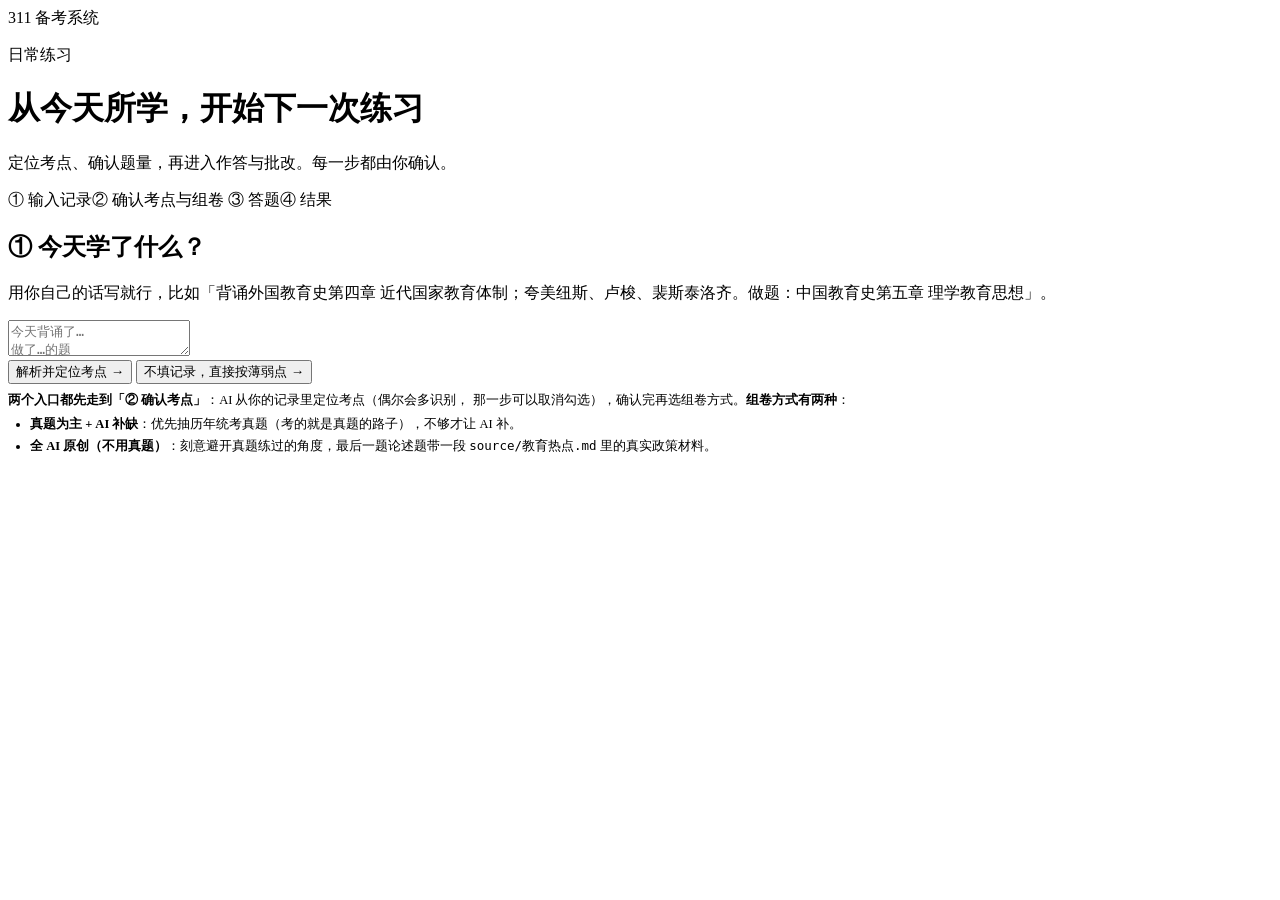
==== commit 2ea1b292: "[GPT] 修复复盘题号定位并更新练习、评分与模型设置 复盘旧正文的内部作答编号按本场题单显示为可定位的题号，未答与重复作答分别保留，点击历史报告会打开对应场次原题。同步当前可运行的练习、AI实得分、" ====
--- a/app/static/daily.html
+++ b/app/static/daily.html
@@ -5,45 +5,19 @@
 <meta name="viewport" content="width=device-width, initial-scale=1">
 <title>311 日常练习</title>
 <style>
-  :root { --line:#e3e3e3; --ink:#222; --muted:#777; --accent:#2b6cb0; --ok:#2f855a; --bad:#c53030; --bg:#fafafa; }
-  * { box-sizing:border-box; }
-  body { margin:0; font-family:-apple-system,"Segoe UI","Microsoft YaHei",sans-serif;
-         color:var(--ink); background:var(--bg); line-height:1.75; }
-  header { position:sticky; top:0; z-index:9; background:#fff; border-bottom:1px solid var(--line);
-           padding:10px 18px; display:flex; align-items:center; gap:16px; flex-wrap:wrap; }
-  header h1 { font-size:16px; margin:0; font-weight:600; }
-  .steps { display:flex; gap:6px; font-size:13px; }
-  .steps span { padding:2px 10px; border-radius:12px; background:#eef1f4; color:var(--muted); }
-  .steps span.on { background:var(--accent); color:#fff; }
-  main { max-width:900px; margin:0 auto; padding:18px; }
-  section { background:#fff; border:1px solid var(--line); border-radius:8px; padding:18px 20px; margin-bottom:16px; }
   section[hidden] { display:none; }
-  h2 { font-size:15px; margin:0 0 12px; padding-bottom:8px; border-bottom:1px solid var(--line); }
-  textarea { width:100%; min-height:120px; padding:10px; font-size:14px; font-family:inherit;
-             border:1px solid var(--line); border-radius:6px; resize:vertical; }
-  button { font-size:14px; padding:8px 18px; border-radius:6px; border:1px solid var(--accent);
-           background:var(--accent); color:#fff; cursor:pointer; }
-  button:disabled { opacity:.5; cursor:not-allowed; }
-  button.ghost { background:#fff; color:var(--accent); }
-  button.mini { font-size:12px; padding:4px 10px; }
-  .row { display:flex; gap:10px; align-items:center; flex-wrap:wrap; margin-top:12px; }
-  .muted { color:var(--muted); font-size:13px; }
-  .tag { display:inline-block; font-size:12px; padding:1px 7px; border-radius:10px;
-         background:#eef3f8; color:var(--accent); margin-left:6px; }
+
   .tag.ai { background:#fdf3e7; color:#b7791f; }
   .tag.real { background:#e8f5ec; color:var(--ok); }
-  .q { padding:14px 0; border-bottom:1px dashed var(--line); }
-  .q:last-child { border-bottom:none; }
+
   .stem { margin-bottom:8px; white-space:pre-wrap; }
-  .no { display:inline-block; min-width:30px; font-weight:700; color:var(--accent); }
-  label.opt { display:block; padding:5px 0 5px 30px; cursor:pointer; border-radius:4px; }
-  label.opt:hover { background:#f2f6fa; }
+
   .pts { margin-top:10px; padding:10px 12px; background:#fbfbfb; border:1px dashed var(--line); border-radius:6px; }
   .pt { padding:3px 0; font-size:14px; }
   .pt .ev { color:var(--muted); font-size:12px; }
-  .card { border:1px solid var(--line); border-radius:6px; padding:10px 12px; margin:8px 0; }
+
   .card h4 { margin:0 0 6px; font-size:14px; }
-  .score { font-size:20px; font-weight:700; }
+
   .grade { background:#f7fafc; border:1px solid var(--line); border-radius:6px;
            padding:12px; margin-top:10px; white-space:pre-wrap; font-size:14px; }
   .per para, .per p { margin:6px 0; }
@@ -75,75 +49,105 @@
   .think-toggle { display:flex; align-items:center; gap:8px; margin-top:10px; font-size:14px; }
   .think-toggle input { width:16px; height:16px; }
   .tag.diff { background:#eef3f8; color:var(--accent); }
+
+  /* ===== 题量档位（步骤 ② 的组卷设置里）===== */
+  .gs-title { font-size:13.5px; font-weight:600; margin:12px 0 6px; }
+  .group-steps { display:flex; gap:8px; flex-wrap:wrap; }
+  .group-steps .group-btn { display:flex; flex-direction:column; gap:1px; align-items:flex-start;
+    font-size:13px; padding:7px 14px; border-radius:8px; background:#fff; color:var(--ink);
+    border:1px solid var(--line); cursor:pointer; line-height:1.45; text-align:left; }
+  .group-steps .group-btn b { font-size:14px; }
+  .group-steps .group-btn span { font-size:12px; color:var(--muted); }
+  .group-steps .group-btn.on { background:var(--accent); border-color:var(--accent); color:#fff; }
+  .group-steps .group-btn.on span { color:#e6eef7; }
+  .tag.warn { background:#fdf3e7; color:#b7791f; }
+  /* 步骤 ② 的「组卷方式」两个按钮要能一眼分清是两条不同的路 */
+  #btnGenReal, #btnGenAi { min-width:210px; text-align:center; }
 </style>
+<link rel="stylesheet" href="/static/app-ui.css">
+<script src="/static/app-shell.js" defer></script>
+<!-- 答案解析与批改组件：四个页面共用一份实现（/static/qa-answer.js 由 server.py 提供） -->
+<script src="/static/qa-answer.js"></script>
 </head>
-<body>
-<header>
-  <h1>311 日常练习</h1>
-  <div class="steps">
-    <span id="st1" class="on">① 输入记录</span>
-    <span id="st2">② 确认考点</span>
-    <span id="st3">③ 答题</span>
-    <span id="st4">④ 结果</span>
+<body data-page="daily">
+<header class="app-header"><nav class="app-nav" data-app-nav aria-label="主要导航">311 备考系统</nav></header>
+
+<main>
+  <div class="page-hero">
+    <p class="eyebrow">日常练习</p>
+    <div class="page-heading-row"><h1>从今天所学，开始下一次练习</h1>
+      <span class="muted" id="usage"></span></div>
+    <p class="intro">定位考点、确认题量，再进入作答与批改。每一步都由你确认。</p>
   </div>
-  <div style="flex:1"></div>
-  <span class="muted" id="usage"></span>
-  <a href="/" class="muted" style="text-decoration:none">← 模拟考试</a>
-  <a href="/logs" class="muted" style="text-decoration:none">练习日志</a>
-  <a href="/reports" class="muted" style="text-decoration:none">学习复盘</a>
-</header>
-
-<main>
-  <!-- 步骤 1 -->
+  <div class="steps" aria-label="练习进度">
+    <span id="st1" class="on">① 输入记录</span><span id="st2">② 确认考点与组卷</span>
+    <span id="st3">③ 答题</span><span id="st4">④ 结果</span>
+  </div>
+
+  <!-- 步骤 1：只做「定位」这一件事 -->
   <section id="s1">
-    <h2>今天学了什么？</h2>
+    <h2>① 今天学了什么？</h2>
     <p class="muted">用你自己的话写就行，比如「背诵外国教育史第四章 近代国家教育体制；夸美纽斯、卢梭、裴斯泰洛齐。做题：中国教育史第五章 理学教育思想」。</p>
     <textarea id="log" placeholder="今天背诵了…&#10;做了…的题"></textarea>
     <div class="row">
-      <button id="btnParse" onclick="doParse()">解析并定位考点</button>
-      <button class="ghost" onclick="doWeakPaper()">按我的薄弱点出题（不用填记录）</button>
-      <button class="ghost" onclick="doAiSet()" id="btnAiSet"
-        title="全部由 AI 原创、刻意不用真题；最后一题论述题会带一段真实教育政策材料">
-        ✦ 全 AI 模拟组（20 单选 + 3 主观，不用真题）</button>
+      <button id="btnParse" onclick="doParse()">解析并定位考点 →</button>
+      <button class="ghost" onclick="doWeakPoints()">不填记录，直接按薄弱点 →</button>
       <span class="muted" id="msg1"></span>
     </div>
-    <p class="muted" style="margin:6px 0 0;font-size:12.5px">
-      「全 AI 模拟组」= 按上面这段学习记录定主题，题目全部 AI 原创（<b>不抽真题</b>），
-      难度按下面的「出题设置」走、刻意避免识记题；最后一题论述题带材料，取材于
-      <code>source/教育热点.md</code> 里的真实政策热点。生成耗时取决于思考模式开关。
+    <p class="muted" style="margin:8px 0 0;font-size:12.5px">
+      <b>两个入口都先走到「② 确认考点」</b>：AI 从你的记录里定位考点（偶尔会多识别，
+      那一步可以取消勾选），确认完再选组卷方式。<b>组卷方式有两种</b>：
     </p>
+    <ul class="muted" style="margin:4px 0 0;padding-left:22px;font-size:12.5px;line-height:1.8">
+      <li><b>真题为主 + AI 补缺</b>：优先抽历年统考真题（考的就是真题的路子），不够才让 AI 补。</li>
+      <li><b>全 AI 原创（不用真题）</b>：刻意避开真题练过的角度，最后一题论述题带一段
+        <code>source/教育热点.md</code> 里的真实政策材料。</li>
+    </ul>
+    <div id="focusBox"></div>
+  </section>
+
+  <!-- 步骤 2：确认考点 + 选组卷方式（合成一步，不再各走一条路） -->
+  <section id="s2" hidden>
+    <h2>② 确认考点与组卷<span class="muted" id="genSetBrief"
+        style="font-weight:400;font-size:13px"></span></h2>
+
+    <div id="weakBox"></div>
+
+    <div class="muted" id="matchHint" style="margin-bottom:6px">
+      下面是 AI 定位到的考点，<b>取消勾选不相关的</b>（它偶尔会多识别）。
+    </div>
+    <div class="row" style="margin:0 0 10px">
+      <button class="ghost mini" onclick="setAllMarks(true)">全选</button>
+      <button class="ghost mini" onclick="setAllMarks(false)">全不选</button>
+      <span class="muted" id="pickedCount"></span>
+    </div>
+    <div id="matches"></div>
+    <div id="unmatchedBox"></div>
+
     <details class="genset" open>
-      <summary>⚙ 出题设置（难度档位 / 思考模式）</summary>
+      <summary>⚙ 组卷设置（题量档位 / 难度 / 思考模式）</summary>
       <div class="genset-body"></div>
     </details>
-    <div id="aiSetReport"></div>
-    <div id="focusBox"></div>
-  </section>
-
-  <!-- 步骤 2 -->
-  <section id="s2" hidden>
-    <h2>确认考点<span class="muted" style="font-weight:400;font-size:13px">（取消勾选不相关的，AI 偶尔会多识别）</span></h2>
-    <div id="matches"></div>
-    <div id="unmatchedBox"></div>
-    <details class="genset">
-      <summary>⚙ 出题设置<span class="muted" id="genSetBrief"></span></summary>
-      <div class="genset-body"></div>
-    </details>
-    <div class="row">
-      <button onclick="doGenerate()" id="btnGen">按这些考点出题（20 客观 + 3 主观）</button>
-      <button class="ghost" onclick="goStep(1)">返回修改记录</button>
+
+    <div class="row" style="margin-top:14px">
+      <button onclick="doGenerate('real')" id="btnGenReal">按这些考点组卷（真题为主 + AI 补缺）</button>
+      <button class="ghost" onclick="doGenerate('ai')" id="btnGenAi">✦ 全 AI 原创组卷（不用真题）</button>
+      <button class="ghost" onclick="goStep(1)">← 返回修改记录</button>
       <span class="muted" id="msg2"></span>
     </div>
+    <p class="muted" style="margin:6px 0 0;font-size:12.5px" id="genEstimate"></p>
+    <div id="aiSetReport"></div>
   </section>
 
   <!-- 步骤 3 -->
   <section id="s3" hidden>
-    <h2>答题 <span class="muted" id="paperInfo" style="font-weight:400;font-size:13px"></span></h2>
+    <h2>③ 答题 <span class="muted" id="paperInfo" style="font-weight:400;font-size:13px"></span></h2>
+    <div id="paperComposition"></div>
     <div id="paper"></div>
     <div class="row">
       <button onclick="submitAll()" id="btnSubmit">提交并保存</button>
       <button class="ghost" onclick="toggleDailyAnswers()" id="btnDailyAnswers">显示答案解析</button>
-      <button class="ghost" onclick="doGenerate()">再练一组</button>
+      <button class="ghost" onclick="backToPlan()">再练一组（改考点/题量）</button>
       <span class="muted" id="msg3"></span>
     </div>
   </section>
@@ -162,6 +166,24 @@
 
 <script>
 let MATCHES = [], PAPER = null, SUBJECTIVE_IDS = [], SESSION_ID = null, GRADES = {};
+let SAVE_BUSY = false, SAVE_LAST = null, SAVE_FP = null, SAVE_ID = null;
+function submissionIdFor(fingerprint) {
+  if (SAVE_FP !== fingerprint) {
+    SAVE_FP = fingerprint;
+    SAVE_ID = crypto.randomUUID();
+  }
+  return SAVE_ID;
+}
+function resetSubmission() {
+  SAVE_BUSY = false;
+  SAVE_LAST = SAVE_FP = SAVE_ID = null;
+  $('btnSubmit').disabled = false;
+}
+// 当前这一组题的全部题目 id（含没作答的）：提交时一起送，练习日志才能显示完整卷子
+let PAPER_QIDS = [];
+// 考点从哪来：'parse'（学习记录定位）还是 'weak'（薄弱点）。
+// 只影响 ② 那页的提示文案与"依据"怎么显示，不影响组卷逻辑。
+let PLAN_SOURCE = 'parse';
 
 const $ = id => document.getElementById(id);
 const esc = s => (s === null || s === undefined ? '' : String(s))
@@ -172,13 +194,16 @@
 // 不在页面上另写一份：写两份迟早会和真正喂给 AI 的提示词对不上，那时页面上的说明就是假的。
 const GEN_KEY = 'qa_gen_settings';
 let GEN_OPTS = null;
-let GEN = { difficulty: 3, thinking: true };
+// group = 题量档位（light/standard/strong）。档位含义由后端 GROUPS 解释，
+// 页面只存"选了哪个"，不存题数 —— 存题数就等于在页面上复制了一份口径。
+let GEN = { difficulty: 3, thinking: true, group: null };
 
 function loadGenSettings() {
   try {
     const s = JSON.parse(localStorage.getItem(GEN_KEY) || 'null');
     if (s && typeof s === 'object') {
-      GEN = { difficulty: parseInt(s.difficulty) || 3, thinking: s.thinking !== false };
+      GEN = { difficulty: parseInt(s.difficulty) || 3, thinking: s.thinking !== false,
+              group: s.group || null };
     }
   } catch (e) { /* 坏数据就用默认 */ }
 }
@@ -187,11 +212,34 @@
 }
 // 模拟考试页（/）读的是同一个 localStorage 键，所以那里的 AI 补题也跟着这个设置走
 function thinkLabel() { return GEN.thinking ? '思考开' : '思考关'; }
+
+/** 当前档位的说明（题数/耗时），档位表来自后端。 */
+function groupInfo() {
+  const gs = (GEN_OPTS && GEN_OPTS.groups) || [];
+  const key = GEN.group || (GEN_OPTS && GEN_OPTS.default_group) || 'standard';
+  return gs.find(g => g.key === key) || gs[1] || null;
+}
+function groupLabel() {
+  const g = groupInfo();
+  return g ? `${g.name}（${g.single} 客观 + ${g.subjective} 主观 · ${g.minutes}）` : '——';
+}
 
 function renderGenSettings() {
   const levels = (GEN_OPTS && GEN_OPTS.levels) || {};
   const lv = levels[String(GEN.difficulty)] || {};
+  const gs = (GEN_OPTS && GEN_OPTS.groups) || [];
+  const cur = (groupInfo() || {}).key;
   const html = `
+    <div class="gs-title">题量档位</div>
+    <div class="group-steps">
+      ${gs.map(g => `
+        <button type="button" class="group-btn ${g.key === cur ? 'on' : ''}" data-group="${g.key}">
+          <b>${esc(g.name)}</b>
+          <span>${g.single} 客观 + ${g.subjective} 主观</span>
+          <span class="kp">${esc(g.minutes || '')}</span>
+        </button>`).join('')}
+    </div>
+    <div class="gs-title">难度档位<span class="kp">（决定 AI 补题/原创题的难度）</span></div>
     <div class="diff-steps">
       ${[1, 2, 3, 4, 5].map(n => {
         const L = levels[String(n)] || {};
@@ -213,11 +261,16 @@
     </label>
     <div class="muted" style="font-size:12.5px">
       ${GEN.thinking
-        ? '开：题目质量更高，但一套约 <b>0.08–0.15 元</b>、<b>3–8 分钟</b>（出题请求的 token 上限与超时会自动放宽）。'
-        : '关：快而便宜（约 <b>0.04 元</b>、<b>1–3 分钟</b>），题目质量略低。随时可以再打开。'}
+        ? '开：题目质量更高，但<b>慢且贵</b>（约 3–8 分钟；推理 token 也算输出，是主要成本）。'
+        : '关：快而便宜（<b>1–3 分钟</b>），题目质量略低。随时可以再打开。'}
       　程序层仍会校验难度是否贴住你选的档位，不达标就带着问题重出。
     </div>`;
   document.querySelectorAll('.genset-body').forEach(el => { el.innerHTML = html; });
+  document.querySelectorAll('.group-btn').forEach(b => b.addEventListener('click', () => {
+    GEN.group = b.dataset.group;
+    saveGenSettings();
+    renderGenSettings();
+  }));
   document.querySelectorAll('.diff-btn').forEach(b => b.addEventListener('click', () => {
     GEN.difficulty = parseInt(b.dataset.diff) || 3;
     saveGenSettings();
@@ -229,9 +282,21 @@
     renderGenSettings();
   }));
   const brief = $('genSetBrief');
-  if (brief) brief.textContent = `（难度 ${GEN.difficulty} · ${thinkLabel()}）`;
-  const btn = $('btnAiSet');
-  if (btn) btn.title = `难度档 ${GEN.difficulty} · ${thinkLabel()} · 全部 AI 原创、不含真题`;
+  if (brief) brief.textContent = `（${groupLabel()} · 难度 ${GEN.difficulty} · ${thinkLabel()}）`;
+  const est = $('genEstimate');
+  if (est) {
+    const g = groupInfo();
+    // **点击前**就把两种组卷方式的题量分开写清（设计 §4）：以前这里只有一句
+    // "单选 N + 主观 M"，把"真题优先的目标"与"全 AI 原创的固定值"混成一个标签 ——
+    // 用户点了才知道会出几道题，而这一步是要花钱的。文案来自后端 gen-options（单一来源）。
+    est.innerHTML = g
+      ? `<b>本次题量（点击组卷前请确认）</b>`
+        + `<div>· 真题为主：${esc(g.label_real || `${g.single} 客观 + ${g.subjective} 主观`)}</div>`
+        + `<div>· 全 AI 原创：${esc(g.label_ai || '')}</div>`
+        + `<div class="kp">难度档 ${GEN.difficulty} · ${esc(thinkLabel())}。`
+        + `组卷完成后会告诉你**实际**出了几道、几道真题几道 AI、预计用时多久。</div>`
+      : '';
+  }
 }
 
 async function bootGenSettings() {
@@ -243,6 +308,7 @@
       if (!localStorage.getItem(GEN_KEY)) {
         GEN.difficulty = r.default_difficulty || 3;
         GEN.thinking = r.default_thinking !== false;
+        GEN.group = r.default_group || 'standard';
       }
     }
   } catch (e) { /* 取不到就只用本地值，不影响出题 */ }
@@ -266,51 +332,236 @@
 
 function showUsage(u, where) {
   if (!u) return;
-  const est = (u.prompt_tokens||0)/1e6*1 + (u.completion_tokens||0)/1e6*4;
-  $(where).textContent = `tokens ${u.prompt_tokens||0}/${u.completion_tokens||0} ≈ ${est.toFixed(4)} 元`;
-}
-
-// ---------- 全 AI 模拟组（刻意不用真题；论述题取材真实政策热点）
-async function doAiSet() {
+  // 用量文案收在共用组件里：**token 永远显示**，金额只在配置了价目时才有
+  // （以前这里把 ¥1/¥4 写死在页面里，官方调价后页面会继续报错数字）
+  $(where).textContent = QA.usageText(u);
+}
+
+// ============================================================ 步骤 ① 定位
+//
+// 这一段**只负责定位**，不再直接出题：所有入口（学习记录 / 薄弱点）都走到
+// 「② 确认考点与组卷」。以前「薄弱点」「全 AI」各自绕过确认直接出卷，
+// 于是同一个页面有三套行为、考点也看不见 —— 改成串联两段就是为了收掉这个分叉。
+
+/** 解析学习记录 → 定位考点 → 进步骤 ②。 */
+async function doParse() {
   const text = $('log').value.trim();
-  if (!text) { $('msg1').textContent = '先在上面写今天学了什么（这决定本组题的主题）'; return; }
-  $('btnAiSet').disabled = true;
+  if (!text) { $('msg1').textContent = '请先写点什么'; return; }
+  $('btnParse').disabled = true;
+  $('msg1').textContent = 'AI 解析中…';
+  try {
+    const r = await post('/api/daily/parse', { text });
+    if (!r.ok) { $('msg1').textContent = '失败: ' + r.error; return; }
+    enterPlan(r.matches || [], { source: 'parse', unmatched: r.unmatched || [] });
+    showUsage(r.usage, 'usage');
+    $('msg1').textContent = '';
+  } catch (e) {
+    $('msg1').textContent = '出错: ' + e;
+  } finally {
+    $('btnParse').disabled = false;
+  }
+}
+
+/** 按薄弱点定位考点 → 进步骤 ②（**不直接出卷**）。 */
+async function doWeakPoints() {
+  $('msg1').textContent = '正在挑最弱的考点…';
+  try {
+    const r = await post('/api/daily/weak-points', { top_n: 8 });
+    if (!r.ok) { $('msg1').textContent = r.error || '失败'; return; }
+    // 薄弱点也装成"定位结果"的样子，复用同一张确认页
+    const matches = (r.points || []).map(x => ({
+      id: x.id, name: x.name, path: x.path,
+      confidence: 1 - (x.rate ?? 0),          // 命中率越低越"该练" → 置信度越高
+      reason: `你的命中率 ${Math.round((x.rate ?? 0) * 100)}%（${x.hit}/${x.total}）`
+        + (x.origin === 'legacy_unknown'
+           ? '——⚠️ 这条只有旧记录（来源不明），不是你自己确认过的掌握率' : ''),
+      weak_rate: x.rate, weak_hit: x.hit, weak_total: x.total,
+      legacy: x.origin === 'legacy_unknown'
+    }));
+    const legacyNote = r.legacy_n
+      ? `确认过的样本只够挑出 ${r.confirmed_n} 个考点，另外 ${r.legacy_n} 个是从`
+        + `<b>旧记录（来源不明）</b>里补的，已逐条标注 —— 要不要练由你决定。`
+      : '';
+    if (!matches.length) { $('msg1').textContent = '没有挑出可练的考点。'; return; }
+    enterPlan(matches, { source: 'weak' });
+    // 注意顺序：enterPlan 之后才写提示，否则会被上面的 `msg1` 清空覆盖掉
+    $('msg1').innerHTML = legacyNote;
+  } catch (e) {
+    $('msg1').textContent = '出错: ' + e;
+  }
+}
+
+/** 统一进入「② 确认考点与组卷」。 */
+function enterPlan(matches, opt) {
+  opt = opt || {};
+  MATCHES = matches;
+  PLAN_SOURCE = opt.source || 'parse';
+  renderPlan(opt);
+  goStep(2);
+}
+
+/**
+ * 从复盘页的「去练这一组」进来：`/daily?points=12,34,56`。
+ *
+ * 只带 id 过来，名称/路径/命中率在这里补齐 —— 复盘页与确认页必须是同一份事实，
+ * 所以走 `/api/points` 取，不把名称塞进 URL（塞进去就成了第二份可能过期的数据）。
+ * **只是预选**：下面照旧是勾选框，用户可以取消、可以改，点了「组卷」才发出题请求。
+ */
+async function bootPoints(ids) {
+  try {
+    // **必须先加载出题设置**（档位表/难度档说明都来自 `/api/daily/gen-options`）。
+    // 踩过：这条入口原来直接 enterPlan，于是 `GEN_OPTS` 还是 null → 题量档位一个按钮都不渲染、
+    // 标题显示成"——"，用户在这个入口**选不了题量**（截图里一眼看出来）。
+    // 正常流程是先 bootGenSettings() 再进确认页，这条入口少的就是这一步。
+    await bootGenSettings();
+    const r = await (await fetch('/api/points?ids=' + encodeURIComponent(ids))).json();
+    if (!r.ok) { $('msg1').innerHTML = `<span class="bad">${esc(r.error || '考点读取失败')}</span>`; return; }
+    const matches = (r.points || []).map(p => ({
+      id: p.id, name: p.name, path: p.path,
+      reason: (p.rate !== null && p.rate !== undefined)
+        ? `复盘建议练它：命中 ${p.hit}/${p.total} 点（${Math.round(p.rate * 100)}%）`
+          + (p.origin === 'legacy_unknown' ? '，但这是来源不明的旧记录' : '')
+        : '复盘页挑出来的考点',
+      confidence: 1,
+    }));
+    if (!matches.length) {
+      $('msg1').innerHTML = `<span class="bad">复盘里给的考点在库里找不到了（${esc(ids)}）。</span>`;
+      return;
+    }
+    enterPlan(matches, { source: 'review' });
+    $('msg1').innerHTML = `<span class="ok">已按复盘建议预选 ${matches.length} 个考点 ——`
+      + `可以取消不相关的，确认后再点「组卷」（**这一步还不花钱**）。</span>`;
+  } catch (e) {
+    $('msg1').innerHTML = `<span class="bad">考点读取失败：${esc(String(e))}</span>`;
+  }
+}
+
+function renderPlan(opt) {
+  opt = opt || {};
+  const weak = PLAN_SOURCE === 'weak';
+  const review = PLAN_SOURCE === 'review';
+  $('weakBox').innerHTML = (weak || review) ? `
+    <div class="card" style="background:#fffbea;border-left:3px solid #ecc94b">
+      <b>${review ? '这组考点是复盘页按你的作答挑出来的' : '这些是系统按命中率挑出来的薄弱考点'}</b>
+      <div class="kp">${review
+        ? '只预选了考点，题量与组卷方式还没定 —— 下一步自己确认。'
+        : '只考虑样本量 ≥ 2 的考点（答过一两次不能定强弱）。'}
+        可以取消勾选不相关的${review ? '' : '，或干脆换成「来自学习记录」的那条路'}。</div>
+    </div>` : '';
+  $('matchHint').innerHTML = review
+    ? '下面是<b>复盘建议练的考点</b>（按命中率排序），确认后选组卷方式。'
+    : (weak
+      ? '下面是<b>薄弱考点</b>（命中率越低越靠前），确认后选组卷方式。'
+      : '下面是 AI 从你的记录里定位到的考点，<b>取消勾选不相关的</b>（它偶尔会多识别）。');
+  $('matches').innerHTML = MATCHES.map((m, i) => `
+    <label class="card" style="display:block;cursor:pointer">
+      <input type="checkbox" class="mk" data-i="${i}" checked>
+      <b>${esc(m.name)}</b>
+      ${m.weak_rate !== undefined
+        ? `<span class="tag ${m.weak_rate < 0.6 ? 'warn' : ''}">命中率 ${Math.round(m.weak_rate * 100)}%（${m.weak_hit}/${m.weak_total}）</span>`
+        : `<span class="tag">置信 ${(m.confidence ?? 0).toFixed(2)}</span>`}
+      <div class="kp">${esc(m.path || '')}</div>
+      <div class="kp">依据：${esc(m.reason || '')}</div>
+    </label>`).join('') || '<p class="muted">没有可用的考点，请返回改写记录。</p>';
+  const um = opt.unmatched || [];
+  $('unmatchedBox').innerHTML = um.length
+    ? `<p class="muted">未能定位的内容：${um.join('；')}</p>` : '';
+  document.querySelectorAll('.mk').forEach(c =>
+    c.addEventListener('change', updatePickedCount));
+  updatePickedCount();
+  renderGenSettings();
+}
+
+function setAllMarks(on) {
+  document.querySelectorAll('.mk').forEach(c => { c.checked = on; });
+  updatePickedCount();
+}
+
+function pickedIds() {
+  return [...document.querySelectorAll('.mk:checked')].map(c => MATCHES[+c.dataset.i].id);
+}
+
+function updatePickedCount() {
+  const n = pickedIds().length;
+  const el = $('pickedCount');
+  if (el) el.textContent = n ? `已勾选 ${n} 个考点` : '⚠ 一个都没勾，先勾上再组卷';
+  ['btnGenReal', 'btnGenAi'].forEach(id => {
+    const b = $(id);
+    if (b) b.disabled = n === 0;
+  });
+}
+
+// ============================================================ 步骤 ② → ③ 组卷
+/**
+ * 按确认后的考点 + 选定方式组卷。
+ * @param {string} mode 'real' = 真题为主 + AI 补缺；'ai' = 全 AI 原创（不用真题）
+ */
+async function doGenerate(mode) {
+  mode = mode || 'real';
+  const ids = pickedIds();
+  if (!ids.length) { $('msg2').textContent = '至少勾选一个考点'; return; }
+
+  // 全 AI 组拿学习记录当"主题来源"；薄弱点那条路没有记录也没关系（考点已定）
+  const text = $('log').value.trim();
+  const btns = ['btnGenReal', 'btnGenAi'].map($).filter(Boolean);
+  btns.forEach(b => { b.disabled = true; });
   $('aiSetReport').innerHTML = '';
-  $('msg1').textContent = `生成中：先定位考点 → 出 20 单选 + 3 主观 → 质量自检`
-    + `（难度档 ${GEN.difficulty} · ${thinkLabel()}，约 ${GEN.thinking ? '3–8' : '1–3'} 分钟，请勿关页面）…`;
+  $('msg2').textContent = mode === 'ai'
+    ? `全 AI 原创组卷中（${groupLabel()}；难度 ${GEN.difficulty} · ${thinkLabel()}）`
+      + `… ${GEN.thinking ? '约 3–8 分钟' : '约 1–3 分钟'}，请勿关页面`
+    : `组卷中（真题为主，不足用 AI 补；${groupLabel()}；难度 ${GEN.difficulty} · ${thinkLabel()}）`
+      + `… ${GEN.thinking ? '开思考后可能要几分钟' : '约 30–60 秒'}`;
   try {
-    const r = await post('/api/daily/ai-set',
-      { user_text: text, difficulty: GEN.difficulty, thinking: GEN.thinking });
+    const r = await post('/api/daily/generate', {
+      point_ids: ids, mode,
+      user_text: text || undefined,        // 全 AI 组用它定主题
+      group: GEN.group || undefined,
+      difficulty: GEN.difficulty, thinking: GEN.thinking
+    });
     if (!r.ok) {
-      // 把失败原因完整显示出来（含服务端回显的文本长度），方便你截图反馈
-      $('msg1').innerHTML = '';
-      $('aiSetReport').innerHTML = `
-        <div class="card" style="border-left:3px solid var(--bad);margin-top:12px">
-          <h4 style="color:var(--bad)">生成失败</h4>
-          <div>${(r.error || '未知错误')}</div>
-          ${r.received_text_len !== undefined
-            ? `<div class="kp">服务端收到的学习记录长度：${r.received_text_len} 字</div>` : ''}
-          ${r.matched_ids ? `<div class="kp">定位到的考点 id：${r.matched_ids.join(', ')}</div>` : ''}
-          ${r.hint ? `<div class="kp">${r.hint}</div>` : ''}
-        </div>`;
+      $('msg2').textContent = '';
+      renderGenError(r, mode);
       return;
     }
     PAPER = r.paper;
-    renderPaper(r);
+    renderPaper(r, mode);
     showUsage(r.usage, 'usage');
-    $('focusBox').innerHTML = `
-      <div class="card" style="background:#f3f7fb;border-left:3px solid var(--accent)">
-        <h4>本组主题（由你的学习记录定位）</h4>
-        ${(r.focus || []).map(f => `<div class="kp">${f.path}</div>`).join('')}
-      </div>`;
-    renderAiReport(r.report);
-    $('msg1').textContent = '';
+    if (mode === 'ai') renderAiReport(r.report);
+    $('msg2').textContent = '';
     goStep(3);
   } catch (e) {
-    $('msg1').textContent = '出错：' + e;
+    $('msg2').textContent = '出错: ' + e;
   } finally {
-    $('btnAiSet').disabled = false;
-  }
+    btns.forEach(b => { b.disabled = false; });
+    updatePickedCount();
+  }
+}
+
+/** 组卷失败时的展示：**把服务端给的诊断信息全放出来**，方便截图反馈。 */
+function renderGenError(r, mode) {
+  const extra = [
+    r.received_text_len !== undefined ? `服务端收到的学习记录长度：${r.received_text_len} 字` : '',
+    r.matched_ids ? `定位到的考点 id：${r.matched_ids.join(', ')}` : '',
+    r.real_count !== undefined ? `真题抽到 ${r.real_count} 道` : '',
+    r.hint || ''
+  ].filter(Boolean).map(x => `<div class="kp">${esc(x)}</div>`).join('');
+  $('aiSetReport').innerHTML = `
+    <div class="card" style="border-left:3px solid var(--bad);margin-top:12px">
+      <h4 style="color:var(--bad)">${mode === 'ai' ? '全 AI 组卷失败' : '组卷失败'}</h4>
+      <div>${esc(r.error || '未知错误')}</div>${extra}
+      ${mode === 'ai'
+        ? `<div class="kp">提示：全 AI 组会用你的学习记录定主题，所以记录写得越具体越好；
+             也可以先在 ① 写记录并「解析并定位考点」，再回来勾选考点。</div>` : ''}
+    </div>`;
+}
+
+/** 「再练一组」：回到 ② 而不是重新解析 —— 考点和题量通常还要用（也允许改）。
+ *  未提交的作答会丢，所以先问一句。 */
+function backToPlan() {
+  if (PAPER && !confirm('回到「确认考点与组卷」会重新出一份卷子，\n当前这份未提交的作答会丢失。\n继续？')) return;
+  $('aiSetReport').innerHTML = '';
+  $('msg2').textContent = '';
+  goStep(2);
 }
 
 function renderAiReport(rep) {
@@ -366,87 +617,6 @@
     </div>`;
 }
 
-// ---------- 按薄弱点出题（不需要输入学习记录）
-async function doWeakPaper() {
-  $('msg1').textContent = `按薄弱点组卷中…（真题优先，不足用 AI 补；难度档 ${GEN.difficulty} · ${thinkLabel()}）`;
-  try {
-    const r = await post('/api/daily/weak-paper',
-      { difficulty: GEN.difficulty, thinking: GEN.thinking });
-    if (!r.ok) { $('msg1').textContent = r.error || '失败'; return; }
-    PAPER = r.paper;
-    renderPaper(r);
-    showUsage(r.usage, 'usage');
-    const f = r.focus || [];
-    $('focusBox').innerHTML = f.length ? `
-      <div class="card" style="background:#fffbea;border-left:3px solid #ecc94b">
-        <h4>本次聚焦的薄弱考点（命中率最低的 ${f.length} 个）</h4>
-        ${f.map(x => `<div class="kp">${Math.round(x.rate*100)}%（${x.hit}/${x.total}） ${x.path}</div>`).join('')}
-      </div>` : '';
-    $('msg1').textContent = '';
-    goStep(3);
-  } catch (e) {
-    $('msg1').textContent = '出错: ' + e;
-  }
-}
-
-// ---------- 步骤 1
-async function doParse() {
-  const text = $('log').value.trim();
-  if (!text) { $('msg1').textContent = '请先写点什么'; return; }
-  $('btnParse').disabled = true;
-  $('msg1').textContent = 'AI 解析中…';
-  try {
-    const r = await post('/api/daily/parse', { text });
-    if (!r.ok) { $('msg1').textContent = '失败: ' + r.error; return; }
-    MATCHES = r.matches || [];
-    renderMatches(r);
-    showUsage(r.usage, 'usage');
-    $('msg1').textContent = '';
-    goStep(2);
-  } catch (e) {
-    $('msg1').textContent = '出错: ' + e;
-  } finally {
-    $('btnParse').disabled = false;
-  }
-}
-
-function renderMatches(r) {
-  $('matches').innerHTML = MATCHES.map((m, i) => `
-    <label class="card" style="display:block;cursor:pointer">
-      <input type="checkbox" class="mk" data-i="${i}" checked>
-      <b>${m.name}</b>
-      <span class="tag">置信 ${(m.confidence ?? 0).toFixed(2)}</span>
-      <div class="kp">${m.path || ''}</div>
-      <div class="kp">依据：${m.reason || ''}</div>
-    </label>`).join('') || '<p class="muted">没有识别到考点，请改写记录。</p>';
-  const um = r.unmatched || [];
-  $('unmatchedBox').innerHTML = um.length
-    ? `<p class="muted">未能定位的内容：${um.join('；')}</p>` : '';
-}
-
-// ---------- 步骤 2 → 3
-async function doGenerate() {
-  const ids = [...document.querySelectorAll('.mk:checked')].map(c => MATCHES[+c.dataset.i].id);
-  if (!ids.length) { $('msg2').textContent = '至少勾选一个考点'; return; }
-  $('btnGen').disabled = true;
-  $('msg2').textContent = `出题中（真题优先，不足用 AI 补；难度档 ${GEN.difficulty} · ${thinkLabel()}）`
-    + `… ${GEN.thinking ? '开思考后可能要几分钟' : '约 30-60 秒'}`;
-  try {
-    const r = await post('/api/daily/generate',
-      { point_ids: ids, difficulty: GEN.difficulty, thinking: GEN.thinking });
-    if (!r.ok) { $('msg2').textContent = '失败: ' + r.error; return; }
-    PAPER = r.paper;
-    renderPaper(r);
-    showUsage(r.usage, 'usage');
-    $('msg2').textContent = '';
-    goStep(3);
-  } catch (e) {
-    $('msg2').textContent = '出错: ' + e;
-  } finally {
-    $('btnGen').disabled = false;
-  }
-}
-
 function normSingle(q, srcTag) {
   const opts = typeof q.options === 'string' ? JSON.parse(q.options || '{}') : (q.options || {});
   // difficulty 是模型自评的（AI 生成题才有）；真题没有这一项，页面上就不显示难度标签
@@ -459,19 +629,36 @@
   let extra = {};
   try { extra = JSON.parse(q.extra || '{}'); } catch (e) {}
   return { id:q.id, qtype:q.qtype, stem:q.stem, tag:srcTag,
-           full_score: extra.full_score || q.full_score || 15,
+           // 满分**不写默认 15**：缺了就是"满分待核"。以前这里 `|| 15`，
+           // 一道缺字段的 30 分论述题会在页面上显示成「x / 15 分」（系统编的数字）。
+           full_score: (q.full_score !== undefined && q.full_score !== null) ? q.full_score
+                       : (extra.full_score !== undefined ? extra.full_score : null),
            points:q.points || [], outline:q.outline_id,
+           // 小问结构、评分说明、逐点分值一起带上 —— 组件要靠它们分组与折算分数
+           sections: q.sections || extra.sections || [],
+           answer_note: q.answer_note || extra.answer_note || '',
+           answer_text: extra.answer_text || '',
+           score_stats: q.score_stats || {},
+           // 评分来源与所选分支（续练时由 /api/session/{id}/paper 回传，新卷子为 null）
+           point_source: q.point_source || null,
+           selected_option: q.selected_option || null,
            difficulty: q.difficulty !== undefined ? q.difficulty : extra.difficulty };
 }
 
 // 难度标签：只有 AI 生成题带自评难度，真题不显示（别把自评数字伪装成客观事实，
 // 所以标签写「AI 自评难度 n」而不是「难度 n」）
 function diffTag(q) {
-  const d = parseInt(q.difficulty);
+  let d = parseInt(q.difficulty);
+  if (!(d >= 1 && d <= 5)) {
+    // 续练那条路的题目只有 extra（服务端原样带回来的行），没有顶层 difficulty ——
+    // 不回退看 extra 的话，续练页面上的难度标签会静默消失
+    try { d = parseInt(JSON.parse(q.extra || '{}').difficulty); } catch (e) { d = NaN; }
+  }
   return (d >= 1 && d <= 5) ? `<span class="tag diff" title="模型自评难度，仅供参考">AI 自评难度 ${d}</span>` : '';
 }
 
 // 客观题答案 + 解析：默认隐藏，提交/点按钮后才显示（数据在 questions.extra.explain）
+// 主观题的采分点/参考答案/批改结果全部交给共用组件 QA（见 /static/qa-answer.js）
 function dailyExplain(q) {
   try { return (JSON.parse(q.extra || '{}').explain) || ''; } catch (e) { return ''; }
 }
@@ -484,23 +671,68 @@
     </details>`;
 }
 function toggleDailyAnswers() {
-  const all = [...document.querySelectorAll('#paper details.qans')];
-  const show = all.some(d => d.hidden);
-  all.forEach(d => { d.hidden = !show; d.open = show; });
+  // 客观题的解析（details.qans）与主观题的采分点（details.qa-gate）一起管：
+  // 以前这个按钮只管客观题，主观题的采分点**一进页面就摊开**，等于提示答案。
+  const show = QA.anyHidden(document);
+  if (show) QA.revealAll(document); else QA.hideAll(document);
   const btn = document.getElementById('btnDailyAnswers');
   if (btn) btn.textContent = show ? '收起答案解析' : '显示答案解析';
 }
 
-function renderPaper(r) {
+// 批改完成后，共用组件会派发 qa-graded 事件；这里只负责把结果收进 GRADES，
+// 提交时随作答一起入库（练习日志要能回看这次批改）。
+window.addEventListener('qa-graded', e => {
+  GRADES[e.detail.qid] = e.detail.result;
+  if (e.detail.usage) showUsage(e.detail.usage, 'usage');
+});
+
+function renderPaper(r, mode) {
+  resetSubmission();
   const real = r.paper.real, gen = r.paper.generated || {single:[],subjective:[]};
   const singles = [...(real.single||[]).map(q => normSingle(q,'真题')),
                    ...((gen.single)||[]).map(q => normSingle(q,'AI生成'))];
   const subs = [...(real.subjective||[]).map(q => normSubj(q,'真题')),
                 ...((gen.subjective)||[]).map(q => normSubj(q,'AI生成'))];
   SUBJECTIVE_IDS = subs.map(s => s.id);
-
+  // 这一组发的全部题（含没作答的）。练习日志要靠它显示"完整练习内容"——
+  // 只传作答过的题，日志里就只剩"我做过的题"（用户明确要求改成整份卷子）。
+  PAPER_QIDS = [...singles.map(q => q.id), ...subs.map(q => q.id)].filter(id => id);
+
+  // 组卷方式写在标题行里：真题为主 / 全 AI 原创是两条不同的练法，
+  // 事后回看（或截图）必须一眼看出这一组是哪条路来的，不能只靠"题目上有没有 AI 标签"。
+  const g = (r.group && r.group.name) ? `${r.group.name}档` : '';
+  const modeTxt = mode === 'ai' ? '全 AI 原创（不含真题）' : '真题为主 + AI 补缺';
   $('paperInfo').textContent =
-    `客观 ${singles.length} 道 ｜ 主观 ${subs.length} 道 ｜ 其中真题 ${r.real_count} 道，AI 生成 ${r.generated_count} 道`;
+    `${modeTxt} ｜ ${g} ｜ 客观 ${singles.length} 道，主观 ${subs.length} 道`
+    + ` ｜ 其中真题 ${r.real_count} 道、AI 生成 ${r.generated_count} 道`;
+
+  // 题量透明（设计 §4）：**实际**出的题量、真题/AI 构成、预计用时，以及"多出来的是为什么"。
+  // 以前这里只报总数，用户按"轻练 10＋2"的时间预期去安排，实际可能多一道论述题。
+  const comp = r.composition;
+  const compBox = $('paperComposition');
+  if (compBox) {
+    const sb = comp.single || {}, sj = comp.subjective || {};
+    const bt = sj.by_type || {};
+    const typeName2 = {analysis: '辨析', short: '简答', essay: '分析论述'};
+    const parts = [
+      `单选 ${sb.n} 道（真题 ${sb.real} + AI ${sb.ai}）`,
+      `主观 ${sj.n} 道（真题 ${sj.real} + AI ${sj.ai}`
+        + (Object.keys(bt).length ? `：` + Object.entries(bt).map(([k, v]) => `${typeName2[k] || k} ${v}`).join('、') : '')
+        + `）`,
+    ];
+    compBox.innerHTML = comp
+      ? `<div class="card" style="background:#f7fafc">
+           <b>这一组实际出了什么</b>
+           <div class="kp">${parts.join(' ｜ ')}</div>
+           <div class="kp">预计用时 <b>约 ${comp.estimated_minutes} 分钟</b>`
+             + `<span class="muted">（${esc(comp.estimate_basis || '')}）</span></div>`
+           + ((comp.extra_reasons || []).length
+              ? `<div class="kp warn">与目标的差异：` +
+                comp.extra_reasons.map(esc).join(' ') + `</div>`
+              : `<div class="kp">题量与目标一致。</div>`)
+         + `</div>`
+      : '';
+  }
 
   const typeName = {analysis:'辨析', short:'简答', essay:'分析论述'};
   $('paper').innerHTML = `
@@ -520,144 +752,64 @@
         <div class="stem"><span class="no">${i+1}.</span>${q.stem}
           <span class="tag">${typeName[q.qtype]||q.qtype} · ${q.full_score}分</span>
           <span class="tag ${q.tag==='真题'?'real':'ai'}">${q.tag}</span>${diffTag(q)}</div>
-        <div class="row" style="margin:6px 0">
-          <button class="ghost mini" onclick="togglePts(${q.id}, this)">展开/收起采分点自评</button>
-          <button class="ghost mini" onclick="aiGrade(${q.id})">AI 批改（用下方文本）</button>
-          <button class="ghost mini" onclick="document.getElementById('file-${q.id}').click()">上传手写照片批改</button>
-          <input type="file" id="file-${q.id}" accept="image/*" hidden onchange="onPick(${q.id}, this)">
-        </div>
-        <div class="pts" id="pts-${q.id}" hidden>
-          <div class="muted" style="margin-bottom:6px">勾选你实际答到的采分点：</div>
-          ${(q.points||[]).map(p => `
-            <label class="pt"><input type="checkbox" data-q="${q.id}" value="${p.seq}">
-              <b>${p.seq}.</b> ${p.claim}
-              <span class="ev">｜${(p.evidence||'').slice(0,70)}</span></label>`).join('')}
-        </div>
-        <textarea id="ans-${q.id}" placeholder="（可选）把你的作答文本敲进来，或把照片交给 AI 批改。用 AI 批改时必须填这里。" style="min-height:70px;margin-top:8px"></textarea>
-        <div class="grade" id="grade-${q.id}" hidden></div>
-        ${dailySubjAnswerHtml(q)}
+        ${QA.render(q, {pick: true, gated: true, title: `${typeName[q.qtype]||q.qtype}题`})}
+        ${QA.renderWork(q)}
       </div>`).join('') || '<p class="muted">（本次没有主观题）</p>'}`;
-}
-
-// 主观题参考答案（同样默认隐藏）
-function dailySubjAnswerHtml(q) {
-  let txt = '';
-  try { txt = (JSON.parse(q.extra || '{}').answer_text) || ''; } catch (e) { txt = ''; }
-  if (!txt) return '';
-  return `<details class="qans" hidden>
-      <summary>参考答案（做完再对照）</summary>
-      <div class="explain">${txt.replace(/</g,'&lt;')}</div>
-    </details>`;
-}
-
-function togglePts(id, btn) {
-  const box = $('pts-' + id);
-  box.hidden = !box.hidden;
-  btn.textContent = box.hidden ? '展开/收起采分点自评' : '收起采分点';
-}
-
-// ---------- 手写照片：压缩后交多模态批改
-function compressImage(file, maxW = 1600, quality = 0.85) {
-  return new Promise((resolve, reject) => {
-    const img = new Image();
-    img.onload = () => {
-      const scale = Math.min(1, maxW / img.width);
-      const cv = document.createElement('canvas');
-      cv.width = Math.round(img.width * scale);
-      cv.height = Math.round(img.height * scale);
-      cv.getContext('2d').drawImage(img, 0, 0, cv.width, cv.height);
-      resolve(cv.toDataURL('image/jpeg', quality));
-    };
-    img.onerror = reject;
-    img.src = URL.createObjectURL(file);
-  });
-}
-
-async function onPick(qid, input) {
-  const f = input.files && input.files[0];
-  if (!f) return;
-  const box = $('grade-' + qid);
-  box.hidden = false;
-  box.textContent = '压缩图片…';
-  try {
-    const dataUrl = await compressImage(f);
-    box.textContent = `图片 ${Math.round(dataUrl.length/1024)} KB，AI 识别并批改中（约 15–30 秒）…`;
-    await aiGrade(qid, dataUrl);
-  } catch (e) {
-    box.textContent = '图片处理失败: ' + e;
-  } finally {
-    input.value = '';
-  }
-}
-
-// ---------- AI 批改单题（文本或图片）
-async function aiGrade(qid, imageData) {
-  const box = $('grade-' + qid);
-  const text = ($('ans-' + qid).value || '').trim();
-  if (!imageData && !text) {
-    box.hidden = false;
-    box.textContent = '请先把答案文本填入下面的框，或点「📷 上传手写照片批改」。';
-    return;
-  }
-  box.hidden = false;
-  box.textContent = imageData ? 'AI 识别并批改中（约 15–30 秒）…' : 'AI 批改中（思考模式，约 10–20 秒）…';
-  try {
-    const body = { question_id: qid };
-    if (imageData) body.image = imageData; else body.student_text = text;
-    const r = await post('/api/daily/grade', body);
-    if (!r.ok) { box.textContent = '失败: ' + r.error; return; }
-    const d = r.result;
-    GRADES[qid] = d;   // 留到提交时一起入库，练习日志才能回看这次批改
-    showUsage(r.usage, 'usage');
-    box.innerHTML = `
-      ${d.recognized ? `<details open><summary>我识别到的手写内容（如有误请指出）</summary>
-        <div class="card">${d.recognized}${d.recognize_note ? `<div class="kp">识别存疑：${d.recognize_note}</div>` : ''}</div></details>` : ''}
-      <div class="score">${d.score} / ${d.full_score}</div>
-      ${d.judgment ? `
-        <div class="judge ${d.judgment.matched ? 'ok' : 'bad'}">
-          <b>① 判断正误（3 分，独立维度）</b>：
-          你判「${d.judgment.student || '（未作判断）'}」／正确应为「${d.judgment.correct || '?'}」
-          → <b>${d.judgment.matched ? '判断正确' : '判断错误或未判断'}</b>
-          ${d.judgment.note ? `<div class="kp">${d.judgment.note}</div>` : ''}
-        </div>` : ''}
-      ${r.score_cap_note ? `<div class="judge bad"><b>已按官方规则封顶</b>：${r.score_cap_note}
-        <div class="kp">辨析题必须先给出明确判断；判断错或没判断，理由写得再好也不超过 3 分。</div></div>` : ''}
-      <p><b>一句话总评：</b>${d.one_line || ''}</p>
-      <p><b>命中采分点：</b>${(d.hit_seqs||[]).join('、') || '无'} ｜
-         <b>漏掉：</b>${(d.miss_seqs||[]).join('、') || '无'} ｜
-         <b>错因：</b>${d.cause || '—'}</p>
-      ${(d.extra_credit||[]).map(x => `<div class="extra">言之有理加分项：${x.text}（建议 ${x.suggest_score} 分）</div>`).join('')}
-      <details><summary>逐段批注</summary>
-        ${(d.per_paragraph||[]).map(p => `<div class="card"><div>${p.text}</div>
-           <div class="kp">${p.mark} ${p.comment||''}</div></div>`).join('')}
-      </details>
-      <details><summary>标准采分点</summary>
-        ${(d.standard_points||[]).map(p => `<div class="kp">${p.seq}. ${p.claim}（${p.score}分）</div>`).join('')}
-      </details>
-      <details><summary>优化版作答</summary><div>${d.optimized||''}</div></details>`;
-    (d.hit_seqs||[]).forEach(seq => {
-      const cb = document.querySelector(`#pts-${qid} input[value="${seq}"]`);
-      if (cb) cb.checked = true;
-    });
-    $('pts-' + qid).hidden = false;
-  } catch (e) {
-    box.textContent = '出错: ' + e;
-  }
+
+  // 采分点勾选与批改按钮都用事件委托（题目块会被整块重渲染，逐个绑定必然漏）
+  QA.bind(document);
 }
 
 // ---------- 提交
+/**
+ * 把保存结果渲染到步骤 ④。
+ * 抽出来是因为「正常练习」与「续练」两条路要显示同一份结果，只有中间那行说明不同。
+ */
+function afterSave(r, extraHtml) {
+  const s = r.saved;
+  $('result').innerHTML = `
+    <p class="score">客观题：${s.single_score} / ${s.single * 2} 分
+      <span class="muted" style="font-size:13px;font-weight:400">（答对 ${s.single_right}/${s.single}）</span></p>
+    <p class="muted">主观题 ${s.subjective} 题${
+      s.unconfirmed ? `（其中 <b>${s.unconfirmed} 题只收到 AI 建议、未采纳</b>，不计入掌握率）` : ''} ｜ 记录采分点命中 ${s.point_hits} 个 ｜ 日期 ${r.date}</p>
+    <p class="score">${QA.practiceScoreText(s)}</p>
+    ${extraHtml || ''}
+    <p class="muted">练习成绩优先采用通过对账的 AI 详细批改实得分，无需自评勾选。点「采用 AI 建议」或自己勾采分点，只影响采分点确认和掌握率；
+      只批改不采纳的，建议留在日志里可回看，但不进掌握率。</p>
+    <div class="row">
+      <button onclick="genReview()" id="btnReview">生成 AI 学习复盘</button>
+      <a class="linkbtn" href="/reports?session=${s.session_id}">查看本次题目与改进任务</a>
+      <span class="muted" id="msgReview">让 AI 基于本次作答 + 历史记录出一份报告</span>
+    </div>`;
+  SESSION_ID = s.session_id || null;
+  $('msg3').textContent = '';
+  goStep(4);
+  // 提交后统一放出答案：客观题解析 + 主观题采分点（QA.revealAll 两样都管）
+  QA.revealAll(document);
+}
+
 async function submitAll() {
+  if (RESUME) return submitResume();
+  if (SAVE_BUSY) return;
   const single = [];
   document.querySelectorAll('#paper input[type=radio]:checked').forEach(i => {
     single.push({ id: parseInt(i.name.slice(2)), answer: i.value });
   });
   const map = {};
-  document.querySelectorAll('#paper .pt input:checked').forEach(i => {
+  // 采分点勾选由共用组件渲染（.qa 块）
+  document.querySelectorAll('#paper .qa input[type=checkbox][data-q]:checked').forEach(i => {
     const q = parseInt(i.dataset.q);
     (map[q] = map[q] || []).push(parseInt(i.value));
   });
+  // 来源与所选分支由组件记在题目块的 data-model 里（勾选/采纳 AI 建议/0 点自评都会写）
+  const sources = QA.collectSources(document);
+  const options = QA.collectOptions(document);
+  // 人工确认（设计 §5/D）：只提交"我确认过"这个意图，盖章与对账重算在服务端做
+  const overrides = QA.collectOverrides(document);
+  // **0 点命中的自评也要入 map**：以前只按"有没有勾中/有没有原文/有没有批改"判断，
+  // 于是"我自评了：一个点都没答到"这种有效结论会被当成"没做这题"静默丢掉。
+  Object.keys(sources).forEach(k => { map[k] = map[k] || []; });
   // 作答原文与 AI 批改结果一起提交（练习日志要展开显示"我写了什么、批得怎么样"）。
-  // 没勾采分点但写了原文/批过的题也算"做过的题"，否则它在日志里不会出现。
   document.querySelectorAll('#paper textarea[id^="ans-"]').forEach(ta => {
     const q = parseInt(ta.id.slice(4));
     const v = (ta.value || '').trim();
@@ -672,35 +824,316 @@
     hits: Array.isArray(v) ? v : [],
     answer_text: (v && v.answer_text) || null,
     grade: (v && v.grade) || null,
+    point_source: sources[id] || null,
+    selected_option: options[id] || null,
+    grade_override: overrides[id] === true,
   }));
 
+  const body = {
+    single, subjective, date: new Date().toISOString().slice(0,10),
+    mode: '日常练习',
+    question_ids: PAPER_QIDS,
+    note: `考点 ${MATCHES.filter((_,i)=>document.querySelector('.mk[data-i="'+i+'"]')?.checked).length} 个`
+  };
+  const fingerprint = JSON.stringify(body);
+  if (SAVE_LAST === fingerprint) { $('msg3').textContent = '这份作答已经保存。'; return; }
+  body.submission_id = submissionIdFor(fingerprint);
+  SAVE_BUSY = true;
   $('btnSubmit').disabled = true;
   $('msg3').textContent = '保存中…';
   try {
-    const r = await post('/api/save', {
-      single, subjective, date: new Date().toISOString().slice(0,10),
-      mode: '日常练习',
-      note: `考点 ${MATCHES.filter((_,i)=>document.querySelector('.mk[data-i="'+i+'"]')?.checked).length} 个`
-    });
-    if (!r.ok) { $('msg3').textContent = '失败'; return; }
-    const s = r.saved;
-    $('result').innerHTML = `
-      <p class="score">客观题：${s.single_score} / ${s.single * 2} 分
-        <span class="muted" style="font-size:13px;font-weight:400">（答对 ${s.single_right}/${s.single}）</span></p>
-      <p class="muted">主观自评 ${s.subjective} 题 ｜ 记录采分点命中 ${s.point_hits} 个 ｜ 日期 ${r.date}</p>
-      <p class="muted">主观题若已用 AI 批改，结果不入命中率统计（避免 AI 情绪分污染薄弱点）。</p>
-      <div class="row">
-        <button onclick="genReview()" id="btnReview">生成 AI 学习复盘</button>
-        <span class="muted" id="msgReview">让 AI 基于本次作答 + 历史记录出一份报告</span>
-      </div>`;
-    SESSION_ID = s.session_id || null;
-    $('msg3').textContent = '';
-    goStep(4);
-    // 提交后自动放出客观题解析与主观题参考答案
-    document.querySelectorAll('#paper details.qans').forEach(d => { d.hidden = false; });
+    const r = await post('/api/save', body);
+    if (!r.ok) { $('msg3').textContent = '保存失败：' + (r.error || '未知错误'); return; }
+    afterSave(r, '');
+    SAVE_LAST = fingerprint;
   } catch (e) {
     $('msg3').textContent = '出错: ' + e;
   } finally {
+    SAVE_BUSY = false;
+    $('btnSubmit').disabled = false;
+  }
+}
+
+// ============================================================ 续练
+//
+// 从「练习日志」每条记录的「继续练习」进来：`/daily?continue=<session_id>`。
+// 载入的是**那一次的整份原卷**（你选的方案 B）：已作答的题带上次的作答、可改；
+// 没作答的题就是这次要补做的。答案一律仍折在折叠门里（与正常答题页同一条规矩）。
+//
+// 提交只记「新做的 + 改动过的」：已作答且一字未改的题不重复计分 —— 否则续练一次，
+// 同一道题会在正确率/薄弱点里被算两遍（历史数据就不可比了）。
+
+let RESUME = null;        // /api/session/{sid}/paper 的原样返回
+let RESUME_BASE = {};     // 上次的作答（判断"改过没有"用）
+const REVIEW_GRADING = new Set();
+function reviewDraftKey() { return `kaoyan-review-answer-${REVIEW_SID}-${REVIEW_ATTEMPT}`; }
+function invalidateReviewAnswer(qid) {
+  const box = document.querySelector(`.qa[data-qid="${qid}"]`);
+  if (!box) return;
+  const model = JSON.parse(box.dataset.model);
+  delete GRADES[qid];
+  if (window.__QA_GRADES) delete window.__QA_GRADES[qid];
+  model.grade = null; model.grade_override = false; model.point_source = 'unassessed';
+  model.points = model.points.map(p => ({...p, hit:false}));
+  box.outerHTML = QA.render(model, {pick:true, gated:true, title:QA.QTYPE_CN[model.qtype] || '主观题'});
+  const message = document.querySelector(`[data-msg="${qid}"]`);
+  if (message) message.textContent = '作答已修改，请重新批改或核对采分点。';
+}
+function persistReviewAnswer() {
+  if (!RESUME?.review_task) return;
+  const q = (RESUME.subjectives || [])[0], single = (RESUME.singles || [])[0];
+  const draft = {text:q ? ($('ans-' + q.id)?.value || '') : null,
+    choice:single ? document.querySelector(`input[name="sq${single.id}"]:checked`)?.value || null : null};
+  try { localStorage.setItem(reviewDraftKey(), JSON.stringify(draft)); }
+  catch (e) { $('msg3').textContent = '本机草稿无法保存，请及时保存本次订正。'; }
+}
+document.addEventListener('input', event => {
+  if (!RESUME?.review_task || !event.target.matches('textarea[id^="ans-"]')) return;
+  invalidateReviewAnswer(Number(event.target.id.slice(4)));
+  persistReviewAnswer();
+});
+document.addEventListener('change', event => {
+  if (RESUME?.review_task && event.target.matches('input[name^="sq"]')) persistReviewAnswer();
+});
+window.addEventListener('qa-grade-started', event => {
+  if (!RESUME?.review_task) return;
+  REVIEW_GRADING.add(event.detail.qid);
+  const textarea = $('ans-' + event.detail.qid);
+  if (textarea) textarea.readOnly = true;
+  $('btnSubmit').disabled = true;
+});
+window.addEventListener('qa-grade-finished', event => {
+  if (!RESUME?.review_task) return;
+  REVIEW_GRADING.delete(event.detail.qid);
+  const textarea = $('ans-' + event.detail.qid);
+  if (textarea) textarea.readOnly = false;
+  $('btnSubmit').disabled = SAVE_BUSY || REVIEW_GRADING.size > 0;
+  persistReviewAnswer();
+});
+
+/** 上次这题自评命中折合多少分（没分值就退回说命中几个点）。 */
+function lastScoreTxt(q) {
+  const hit = (q.points || []).filter(p => p.hit);
+  if (!hit.length) return '（上次没勾采分点）';
+  const scored = hit.filter(p => p.score !== null && p.score !== undefined);
+  if (scored.length === hit.length) {
+    const got = Math.round(scored.reduce((a, p) => a + p.score, 0) * 100) / 100;
+    return `（上次命中 ${got} 分）`;
+  }
+  return `（上次勾了 ${hit.length} 个采分点）`;
+}
+
+function enterResumeFail(html) {
+  $('paperInfo').textContent = '';
+  $('paper').innerHTML = `<div class="card" style="border-left:3px solid var(--bad)">
+      ${html}
+      <div class="kp">回 <a href="/logs">练习日志</a> 看那一次练了什么，
+        或去 <a href="/daily">日常练习</a> 重新定位考点组卷。</div>
+    </div>`;
+  $('btnSubmit').disabled = true;
+  $('btnDailyAnswers').disabled = true;
+}
+
+async function bootResume(sid) {
+  goStep(3);
+  $('paperInfo').textContent = '续练载入中…';
+  $('paper').innerHTML = '<p class="muted">正在读取那一次的整份卷子…</p>';
+  let j;
+  try {
+    const path = REVIEW_SID ? '/api/review/session/' + encodeURIComponent(sid)
+      + '/practice/' + encodeURIComponent(REVIEW_ATTEMPT) + '?finding=' + encodeURIComponent(REVIEW_FINDING || '')
+      : '/api/session/' + encodeURIComponent(sid) + '/paper';
+    j = await (await fetch(path)).json();
+  } catch (e) {
+    enterResumeFail(`<b>读取失败</b><div class="kp">${esc(e)}</div>`);
+    return;
+  }
+  if (!j.ok) {
+    enterResumeFail(`<b>这一次没法续练</b><div class="kp">${esc(j.error || '未知原因')}</div>`);
+    return;
+  }
+  renderResumePaper(j);
+}
+
+function renderResumePaper(j) {
+  resetSubmission();
+  RESUME = j;
+  const s = j.session || {};
+  const singles = j.singles || [], subs = j.subjectives || [];
+  const c = j.counts || {};
+
+  // 上次的作答：提交时用它判断"改过没有"
+  RESUME_BASE = {};
+  singles.forEach(q => {
+    if (q.answered) RESUME_BASE[q.id] = {kind: 'single', answer: q.my_answer || ''};
+  });
+  subs.forEach(q => {
+    if (!q.answered) return;
+    RESUME_BASE[q.id] = {
+      kind: 'subj',
+      hits: (q.points || []).filter(p => p.hit).map(p => p.seq),
+      text: (q.my_answer || '').trim(),
+      // 来源与所选分支也进基线：只改这两样（例如把"仅 AI 建议"改成"采纳"）也算改动过
+      source: q.point_source || null,
+      option: q.selected_option || null
+    };
+  });
+
+  $('paperInfo').textContent =
+    `续练 ｜ 原记录 ${s.date || ''}（${s.mode || '未标注'}）｜ 整份卷子 ${c.total || 0} 道：`
+    + `已作答 ${c.answered || 0} 道（带上次的作答，可改）、没作答 ${c.unanswered || 0} 道（这次补做）`;
+  document.getElementById('btnSubmit').textContent = '提交续练并保存';
+  if (j.review_task) {
+    $('paperInfo').textContent = `复盘订正 ｜ ${s.date || ''} · 原作答 a${j.source_attempt_id} ｜ 本次 1 道`;
+    $('btnSubmit').textContent = '保存本次订正';
+  }
+
+  const typeName = {analysis:'辨析', short:'简答', essay:'分析论述'};
+  const srcTag = q => q.year ? `<span class="tag real">${q.year} 真题</span>`
+                             : `<span class="tag ai">AI生成</span>`;
+  const didTag = q => q.answered
+    ? `<span class="tag warn">上次已作答</span>`
+    : `<span class="tag">上次没作答</span>`;
+
+  $('paper').innerHTML = `
+    ${j.review_task ? `<div class="card" style="border-left:3px solid var(--accent)">
+      <b>本次改进任务</b><p>${esc(j.review_task.instruction)}</p>
+      <p class="kp">完成标准：${esc(j.review_task.criterion)}</p>
+      <p class="kp">带入的是这一条原始作答，改写后保存为新记录。订正不代表已通过后续复测。</p>
+      <a href="/reports?session=${s.id}">回到本次复盘</a></div>` : ''}
+    ${j.review_task ? '' : `
+    <div class="card" style="border-left:3px solid #ecc94b;background:#fffbea">
+      <b>这是 ${esc(s.date || '')} 那一次练习的续练</b>
+      <div class="kp">载入的是<b>那一次的整份卷子</b>：已作答的题带上次的作答（可以直接改），
+        没作答的题就是这次要补的。所有答案仍折在「写完这题再看」里，做完再展开。</div>
+      <div class="kp"><b>提交只记新做的与改动过的题</b>：上次做过且一字未改的题不重复计分
+        （否则同一道题会在正确率、薄弱点里被算两遍）。练习日志里会新建一条「续练」记录，
+        原来那次练习一个字段都不会动。</div>
+      ${c.missing ? `<div class="kp">⚠ 其中 ${c.missing} 道题已不在题库里（题库重建过），这次无法续练。</div>` : ''}
+      <div class="kp"><a href="/daily">不续练了，去正常组卷 →</a></div>
+    </div>`}
+
+    <h3 style="font-size:14px;margin:18px 0 10px">一、单项选择题</h3>
+    ${singles.map((q, i) => `
+      <div class="q">
+        <div class="stem"><span class="no">${i+1}.</span>${esc(q.stem)}
+          ${srcTag(q)}${didTag(q)}${diffTag(q)}</div>
+        ${Object.entries(q.options || {}).map(([k, v]) =>
+          `<label class="opt"><input type="radio" name="sq${q.id}" value="${esc(k)}"
+             ${q.my_answer === k ? 'checked' : ''}><b>${esc(k)}.</b> ${esc(v)}</label>`).join('')}
+        ${dailyAnswerHtml(q)}
+      </div>`).join('') || '<p class="muted">（这一次没有客观题）</p>'}
+
+    <h3 style="font-size:14px;margin:22px 0 10px">二、主观题（在纸上作答）</h3>
+    ${subs.map((q, i) => `
+      <div class="q" id="sub-${q.id}">
+        <div class="stem"><span class="no">${i+1}.</span>${esc(q.stem)}
+          <span class="tag">${typeName[q.qtype] || q.qtype} · ${q.full_score}分</span>
+          ${srcTag(q)}${didTag(q)}${diffTag(q)}
+          ${q.answered ? `<span class="tag">${lastScoreTxt(q)}</span>` : ''}</div>
+        ${QA.render({...q, answered: true},
+                    {pick: true, gated: true, title: `${typeName[q.qtype] || q.qtype}题`})}
+        ${QA.renderWork(q)}
+      </div>`).join('') || '<p class="muted">（这一次没有主观题）</p>'}`;
+
+  QA.bind(document);
+  if (j.review_task) {
+    try {
+      const draft = JSON.parse(localStorage.getItem(reviewDraftKey()) || 'null');
+      const sub = subs[0], single = singles[0];
+      if (draft && sub && typeof draft.text === 'string' && draft.text !== (sub.my_answer || '')) {
+        $('ans-' + sub.id).value = draft.text;
+        invalidateReviewAnswer(sub.id);
+        $('msg3').textContent = '已恢复本次订正草稿，请重新核对评分后保存。';
+      }
+      if (draft && single && typeof draft.choice === 'string') {
+        const input = [...document.querySelectorAll(`input[name="sq${single.id}"]`)].find(el => el.value === draft.choice);
+        if (input) input.checked = true;
+      }
+    } catch (e) { /* 坏草稿不阻止加载原始作答 */ }
+  }
+}
+
+async function submitResume() {
+  if (SAVE_BUSY || REVIEW_GRADING.size) return;
+  const single = [], subjective = [], qids = [];
+  let done = 0, redone = 0, unchanged = 0, blank = 0;
+
+  // 客观题：按卷面顺序逐题判断。没选的题不写空作答（"没做"就是没做）
+  (RESUME.singles || []).forEach(q => {
+    const el = document.querySelector(`#paper input[name="sq${q.id}"]:checked`);
+    const base = RESUME_BASE[q.id];
+    if (!el) { blank++; return; }
+    if (base && base.answer === el.value) { unchanged++; return; }
+    single.push({id: q.id, answer: el.value});
+    qids.push(q.id);
+    if (base) redone++; else done++;
+  });
+
+  // 主观题：勾选 / 作答原文 / AI 批改结果 /**结果来源**，任一样有内容才算"这次做了这题"
+  (RESUME.subjectives || []).forEach(q => {
+    const box = document.querySelector(`#paper .qa[data-qid="${q.id}"]`);
+    const base = RESUME_BASE[q.id];
+    const hits = box
+      ? [...box.querySelectorAll('input[type=checkbox][data-q]:checked')]
+          .map(i => parseInt(i.value)).filter(n => !isNaN(n))
+      : [];
+    const ta = document.getElementById('ans-' + q.id);
+    const text = ta ? (ta.value || '').trim() : '';
+    const grade = GRADES[q.id] || null;
+    const src = box ? QA.sourceOf(q.id) : null;
+    const opt = box ? QA.optionOf(q.id) : null;
+    // 人工确认（设计 §5/D）：勾了这个就必须提交，否则"我确认过"存不进去
+    const ovr = (box && QA.overrideOf(q.id)) === true;
+    // 来源变了（比如点了「0 点命中，完成自评」）也算改动过 —— 否则"自评结果"存不进去
+    const sameSrc = base && (base.source || null) === (src || null)
+                    && (base.option || null) === (opt || null);
+    if (!hits.length && !text && !grade && !src && !ovr) { blank++; return; }
+    const sameHits = base && base.hits.length === hits.length
+      && base.hits.every(s => hits.indexOf(s) >= 0);
+    const sameText = base && (base.text || '') === text;
+    if (base && sameHits && sameText && sameSrc && !grade && !ovr) { unchanged++; return; }
+    subjective.push({id: q.id, hits, answer_text: text || null, grade,
+                     point_source: src || null, selected_option: opt || null,
+                     grade_override: ovr});
+    qids.push(q.id);
+    if (base) redone++; else done++;
+  });
+
+  if (!single.length && !subjective.length) {
+    $('msg3').innerHTML = '<b>没有需要保存的内容</b>：已作答的题一字未改，'
+      + '没作答的题这次也没动。改一改答案或补做几道再提交。';
+    return;
+  }
+
+  const s0 = RESUME.session || {};
+  const body = {
+    single, subjective, date: new Date().toISOString().slice(0,10),
+    mode: RESUME.review_task ? '复盘订正' : '续练',
+    question_ids: qids,
+    note: RESUME.review_task
+      ? `订正自练习 #${s0.id} / 作答 a${RESUME.source_attempt_id}：${RESUME.review_task.instruction}`
+      : `续练自 ${s0.date || ''} 那次练习（原：${s0.mode || '未标注'}）`
+  };
+  if (RESUME.review_task) body.review_source = {session_id:s0.id, attempt_id:RESUME.source_attempt_id};
+  const fingerprint = JSON.stringify(body);
+  if (SAVE_LAST === fingerprint) { $('msg3').textContent = '这份续练已经保存。'; return; }
+  body.submission_id = submissionIdFor(fingerprint);
+  SAVE_BUSY = true;
+  $('btnSubmit').disabled = true;
+  $('msg3').textContent = '保存中…';
+  try {
+    const r = await post('/api/save', body);
+    if (!r.ok) { $('msg3').textContent = '保存失败：' + (r.error || '未知错误'); return; }
+    afterSave(r, `<p class="muted">这次续练只记了<b>${single.length + subjective.length} 道</b>
+        新做／改动过的题：补做 ${done} 道、改了 ${redone} 道；
+        跳过 ${unchanged} 道（上次做过且没改动，不重复计分）、${blank} 道这次仍没做。</p>`);
+    SAVE_LAST = fingerprint;
+    if (RESUME.review_task) { try { localStorage.removeItem(reviewDraftKey()); } catch (e) {} }
+  } catch (e) {
+    $('msg3').textContent = '出错: ' + e;
+  } finally {
+    SAVE_BUSY = false;
     $('btnSubmit').disabled = false;
   }
 }
@@ -728,25 +1161,52 @@
   const r = await fetch('/api/weakness');
   const j = await r.json();
   const box = $('weak');
+  const s = j.summary || {};
+  const legacy = j.legacy_items || [];
+  // 旧记录（来源不明）**不能混进上面的掌握率**，但也不能悄悄消失 ——
+  // 页面上明说"另有 N 条旧记录单独统计"，并把它们折在下面单独一块。
+  const legacyHtml = legacy.length ? `
+    <details style="margin-top:10px">
+      <summary class="muted">另有 ${legacy.length} 个考点只有「来源不明」的旧记录
+        （AI 建议或者没记来源，无法确认是你自己判的）——单独统计，不进上面的掌握率</summary>
+      <table style="width:100%;border-collapse:collapse;font-size:13px;margin-top:6px">
+        <tr><th style="text-align:left">考点</th><th>命中/总</th><th>命中率</th></tr>
+        ${legacy.map(i => `<tr><td style="border-bottom:1px solid #eee;padding:4px 6px" title="${i.path}">${i.name}</td>
+          <td style="text-align:center">${i.hit_n}/${i.total_n}</td>
+          <td style="text-align:center">${(i.rate*100).toFixed(0)}%</td></tr>`).join('')}
+      </table>
+    </details>` : '';
   if (!j.items || !j.items.length) {
-    box.innerHTML = '<p class="muted">还没有数据——先做一组练习并提交。</p>';
+    box.innerHTML = '<p class="muted">还没有**你确认过的**作答数据——做一组练习、勾采分点或采纳 AI 建议，就会出现在这里。</p>'
+      + legacyHtml;
   } else {
-    const s = j.summary || {};
     box.innerHTML = `<h3 style="font-size:14px;margin:16px 0 8px">薄弱考点（命中率升序）</h3>
-      <p class="muted">共 ${s.nodes||0} 个考点有数据，命中率低于 60% 的 ${s.weak_nodes||0} 个</p>
+      <p class="muted">共 ${s.nodes||0} 个考点有数据，命中率低于 60% 的 ${s.weak_nodes||0} 个
+        （只统计客观题 + 你确认过来源的主观题）</p>
       <table style="width:100%;border-collapse:collapse;font-size:13px">
       <tr><th style="text-align:left">考点</th><th>命中/总</th><th>命中率</th></tr>
       ${j.items.map(i => `<tr><td style="border-bottom:1px solid #eee;padding:4px 6px" title="${i.path}">${i.name}</td>
         <td style="text-align:center">${i.hit_n}/${i.total_n}</td>
         <td style="text-align:center;${i.rate<0.6?'color:#c53030;font-weight:700':''}">${(i.rate*100).toFixed(0)}%</td></tr>`).join('')}
-      </table>`;
+      </table>${legacyHtml}`;
   }
   box.style.display = 'block';
   box.scrollIntoView({ behavior: 'smooth', block: 'start' });
 }
 
-// 进页面就把「出题设置」渲染出来（档位说明要等接口返回，所以是异步的）
-bootGenSettings();
+// 入口有三个（按优先级）：
+//   `?continue=<session_id>`：练习日志 →「继续练习」，直接进步骤 ③ 答题；
+//   `?points=1,2,3`：复盘页 →「去练这一组」，**预选考点**进步骤 ②（用户仍可改，未点组卷前不花钱）；
+//   都没有：正常流程，先把「出题设置」渲染出来（档位说明要等接口返回，所以是异步的）。
+const _QS = new URLSearchParams(location.search);
+const REVIEW_SID = _QS.get('review');
+const REVIEW_ATTEMPT = _QS.get('attempt');
+const REVIEW_FINDING = _QS.get('finding');
+const CONTINUE_SID = _QS.get('continue') || REVIEW_SID;
+const POINTS_IDS = _QS.get('points');
+if (CONTINUE_SID) bootResume(CONTINUE_SID);
+else if (POINTS_IDS) bootPoints(POINTS_IDS);
+else bootGenSettings();
 </script>
 </body>
 </html>
